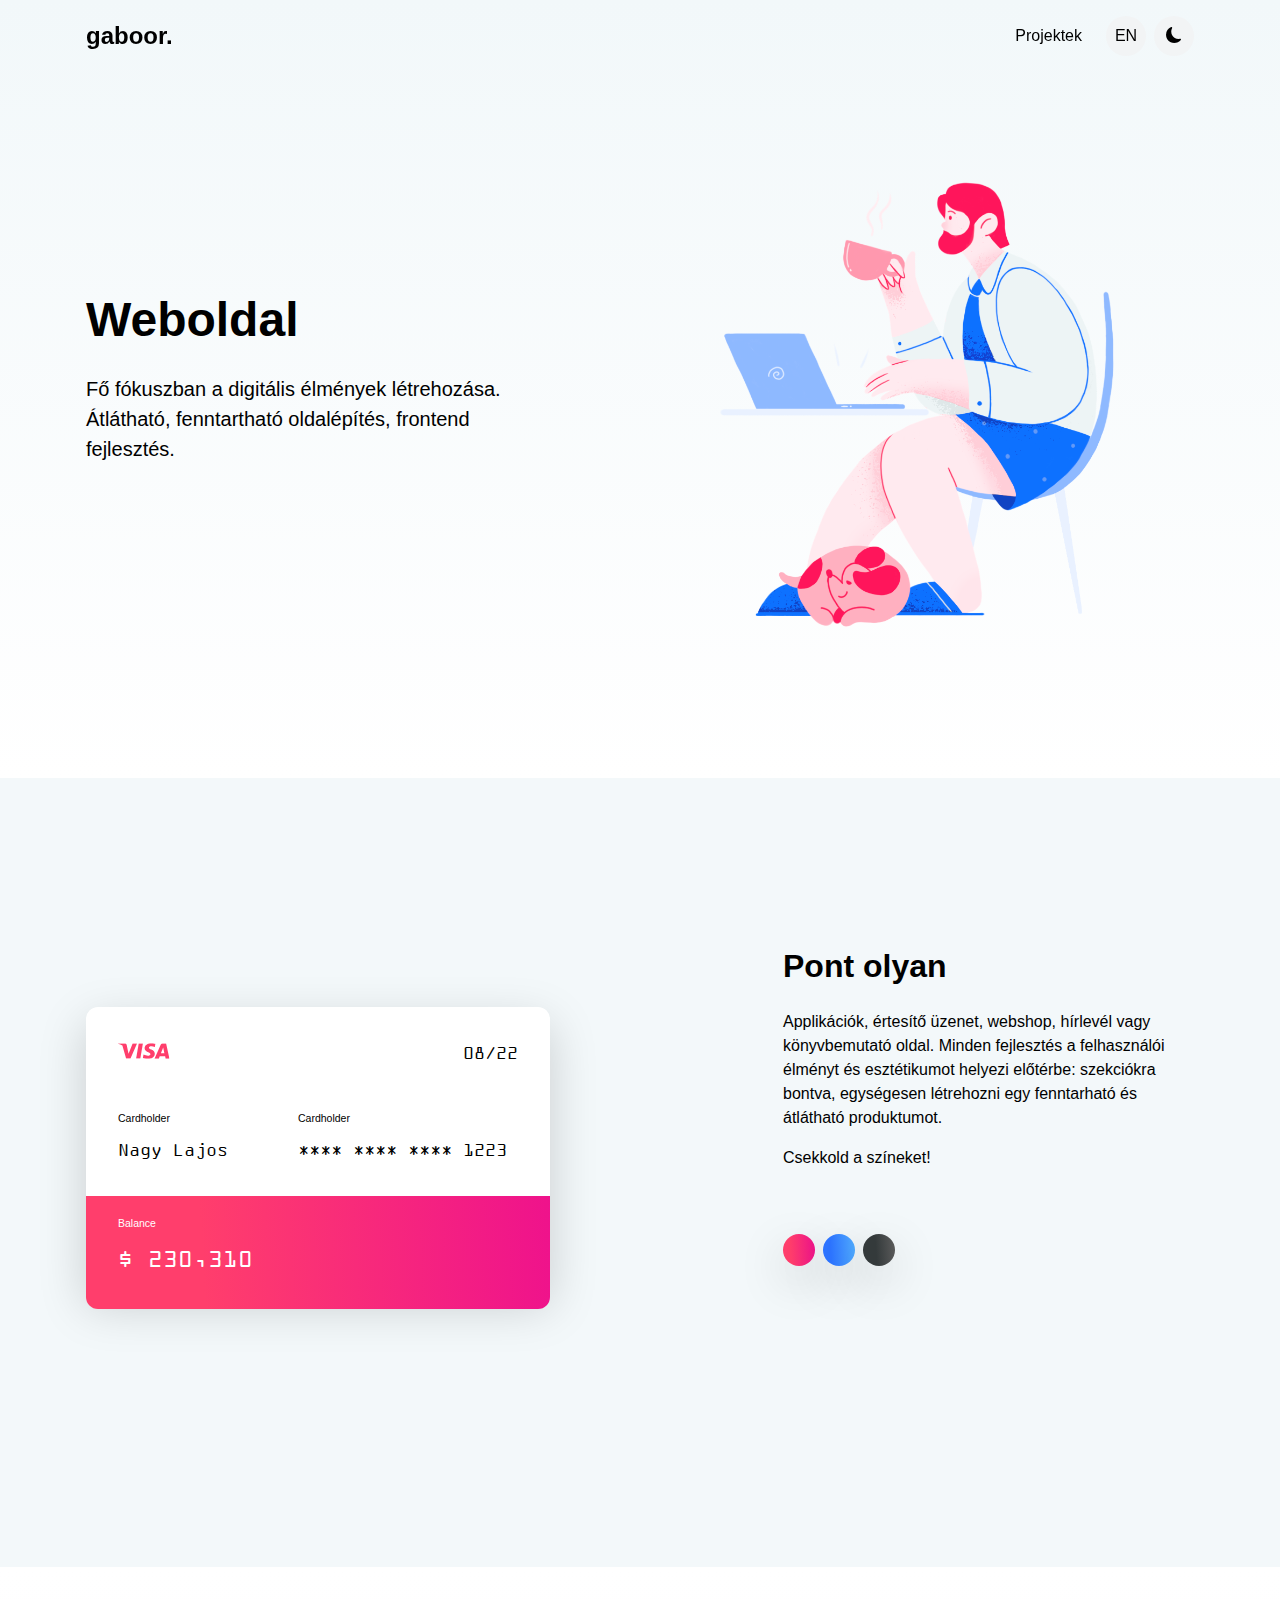
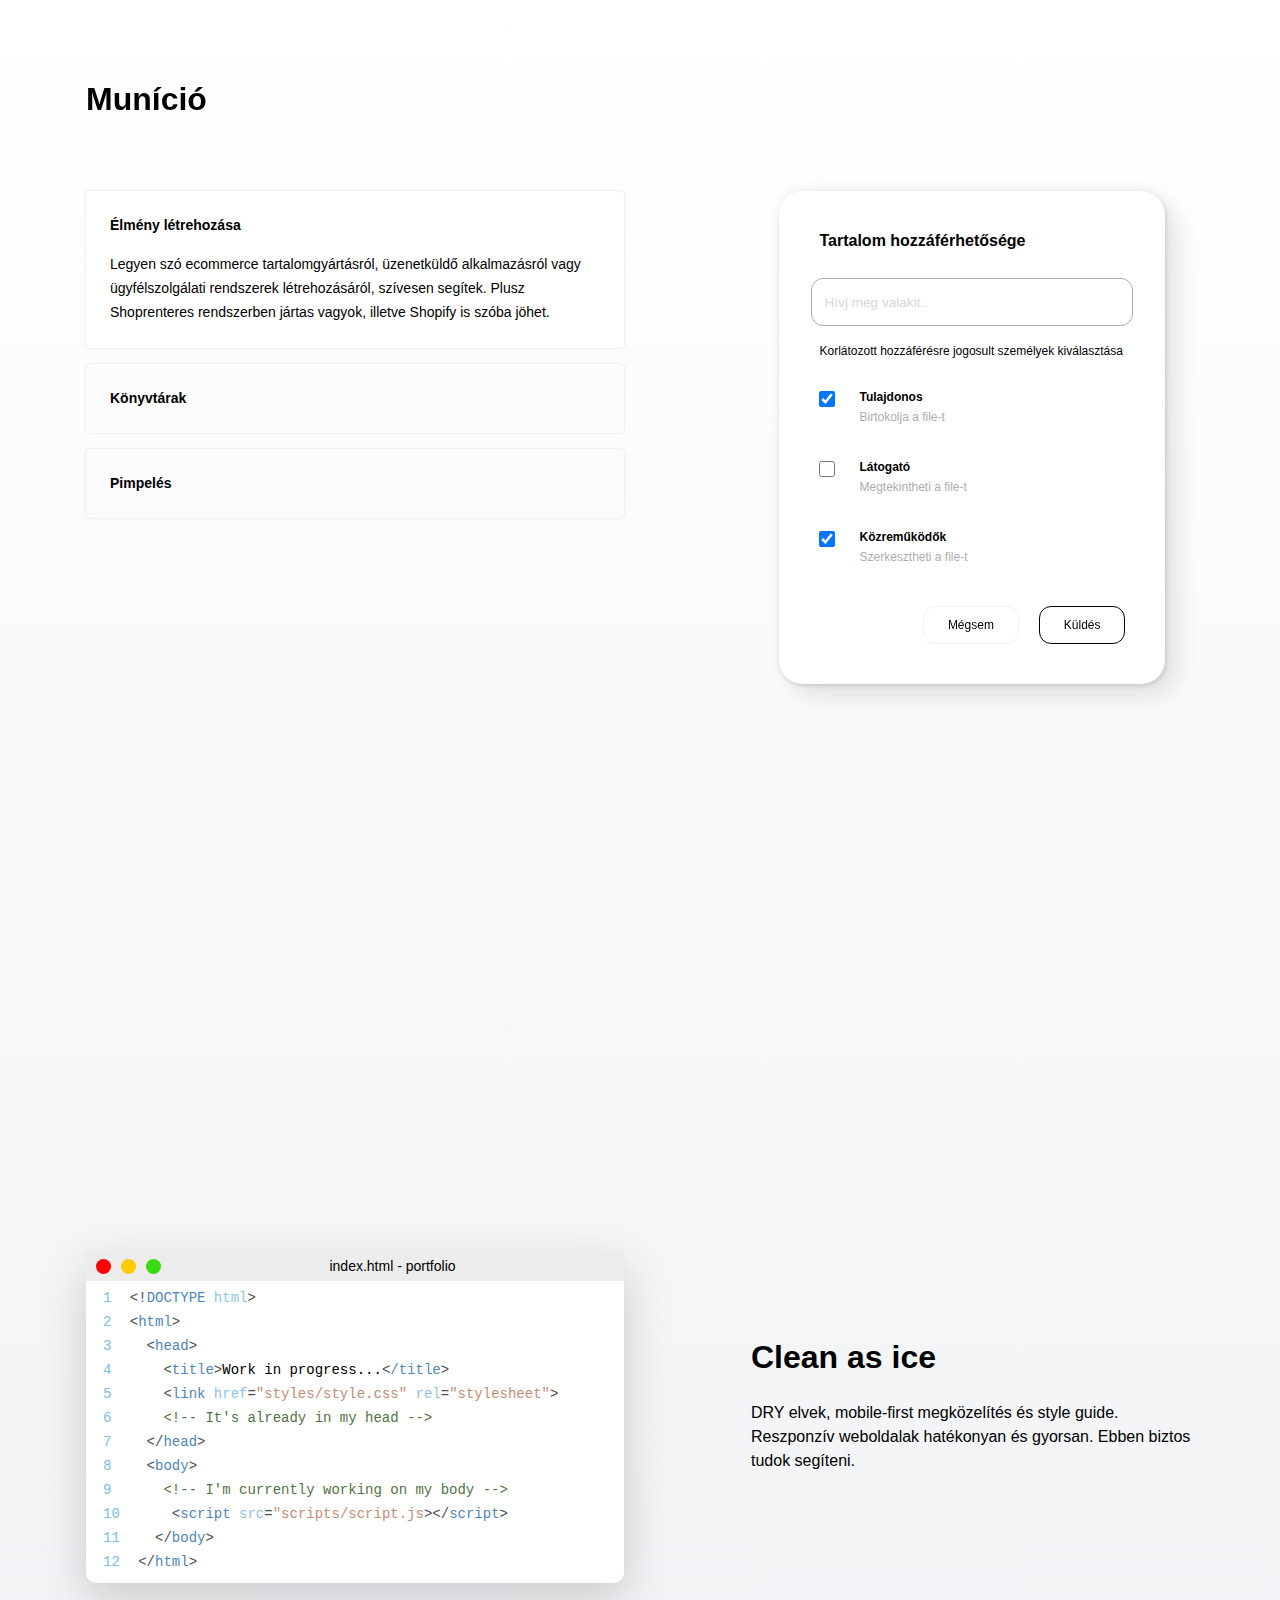
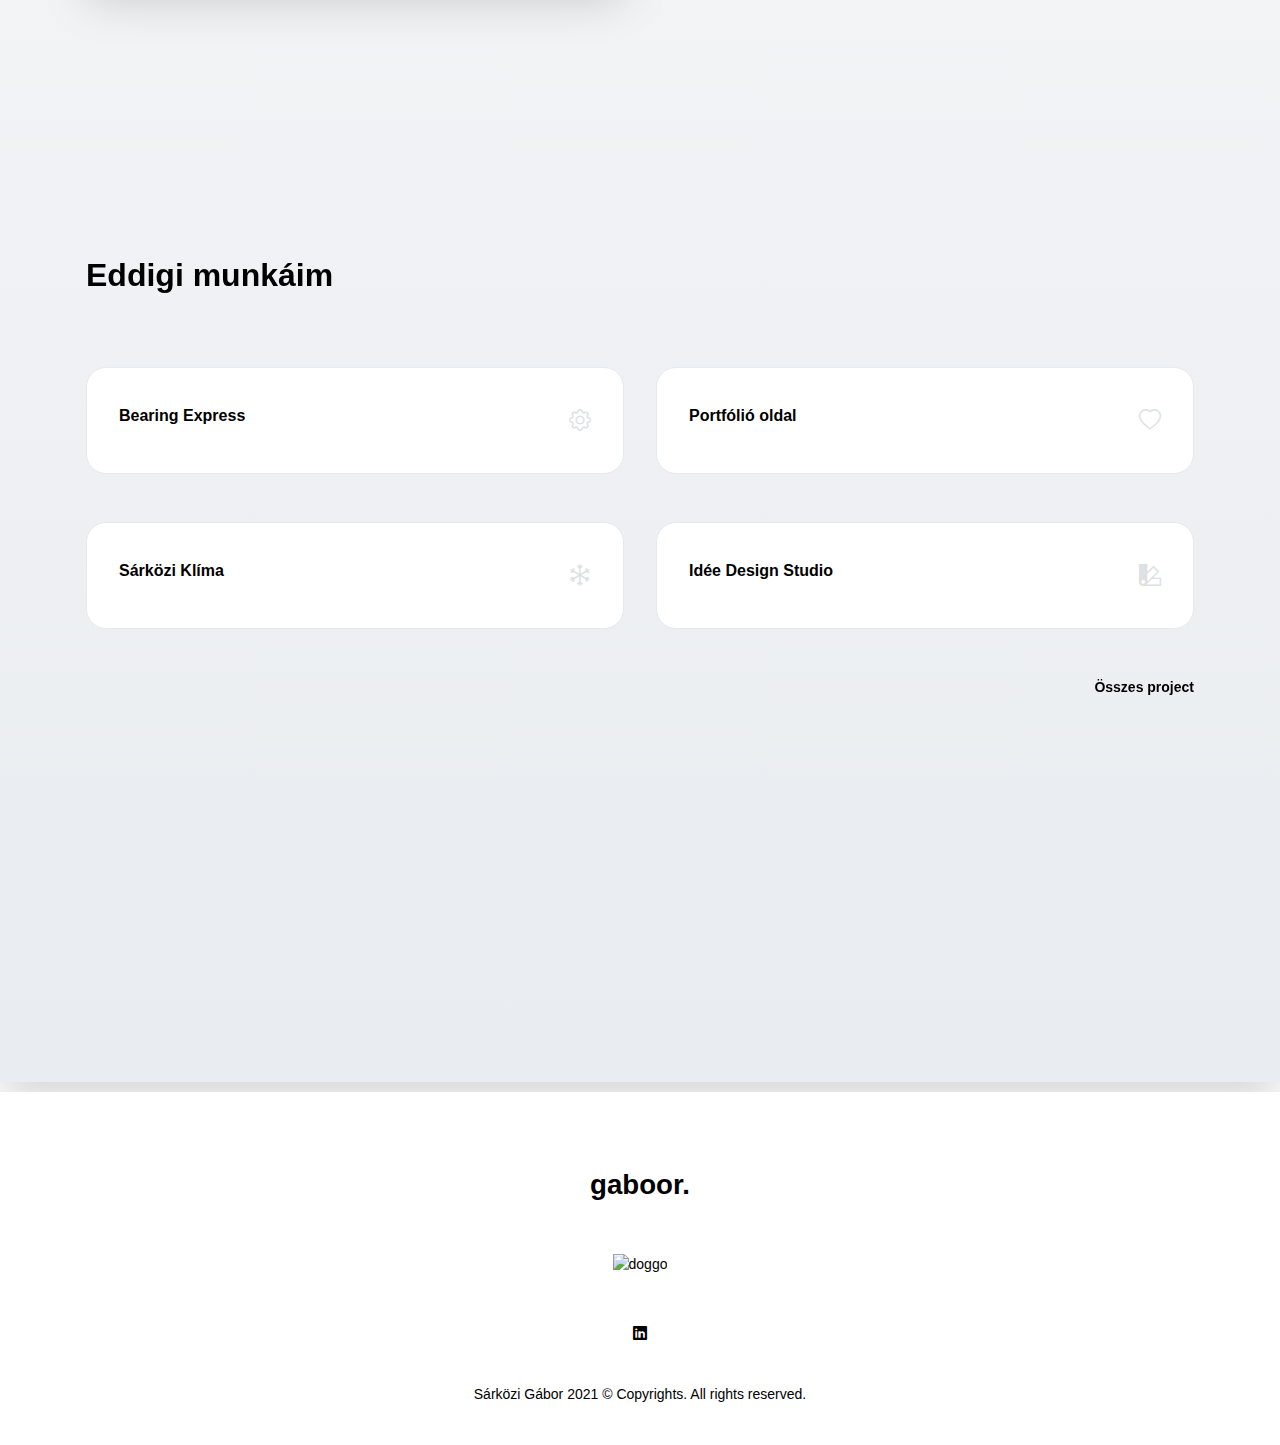
==== index.html @ 25693b78 "pic" ====
<!DOCTYPE html>
<html lang="hu" dir="ltr">

<head>
    <meta charset="utf-8">
    <meta http-equiv="X-UA-Compatible" content="IE=edge">
    <meta name="viewport" content="width=device-width, initial-scale=1">

    <title>Landing page</title>

    <!-- ===============================================-->
    <!--    Stylesheets-->
    <!-- ===============================================-->

    <link href="assets/css/main.css" rel="stylesheet" />
    <link href="assets/css/sections.css" rel="stylesheet">
    <link rel="stylesheet" type="text/css"
        href="https://pixinvent.com/stack-responsive-bootstrap-4-admin-template/app-assets/fonts/simple-line-icons/style.min.css">

    <!-- ===============================================-->
    <!--    Icons-->
    <!-- ===============================================-->

    <link rel="stylesheet" href="https://cdn.jsdelivr.net/npm/bootstrap-icons@1.5.0/font/bootstrap-icons.css">

    <!-- ===============================================-->
    <!--    Font family-->
    <!-- ===============================================-->

    <link
        href="https://api.fontshare.com/css?f[]=general-sans@200,201,300,301,400,401,500,501,600,601,700,701&display=swap"
        rel="stylesheet">


    <!-- ===============================================-->
    <!--    JavaScript Plugins-->
    <!-- ===============================================-->

    <script src="https://unpkg.com/typewriter-effect@latest/dist/core.js"></script>
    <script src="https://cdn.jsdelivr.net/npm/bootstrap@5.0.0-beta2/dist/js/bootstrap.bundle.min.js"
        crossorigin="anonymous"></script>

    <script src="https://code.jquery.com/jquery-3.5.1.min.js"></script>

    <!-- ===============================================-->
    <!--    Confetti JS Plugin-->
    <!-- ===============================================-->

    <script src="https://cdn.jsdelivr.net/npm/js-confetti@0.8.0/dist/js-confetti.browser.js"></script>

    <script>
        $(document).ready(function () {
            $(".show-toast").click(function () {
                $("#myToast").toast('show');
            });
        });
    </script>
</head>


<body class="light-theme">


    <!-- ===============================================-->
    <!--    Preload animation -->
    <!-- ===============================================-->

    <div class="preloader">
        <div class="dots-loader"></div>
    </div>

    <!-- ===============================================-->
    <!--    Main Content-->
    <!-- ===============================================-->
    <main class="main" id="top">
        <div class="tricky-wrapper">
            <div class="wrap">
                <!-- ============================================-->
                <!-- <section> begin ============================-->
                <div class="bg-gradient-sections">
                    <div class="d-none d-lg-block">
                        <nav class="navbar navbar-expand-lg navbar-light fixed-top py-3"
                            data-navbar-on-scroll="data-navbar-on-scroll">
                            <div class="container">
                                <a class="navbar-brand d-flex align-items-center fw-bold fs-2" href="index.html">
                                    <div class="logo-name">gaboor.</div>
                                </a>
                                <button class="navbar-toggler collapsed" type="button" data-bs-toggle="collapse"
                                    data-bs-target="#navbarSupportedContent" aria-controls="navbarSupportedContent"
                                    aria-expanded="false" aria-label="Toggle navigation"><span class="navbar-toggler-icon"></span>
                                </button>
                                <div class="collapse navbar-collapse border-lg-0 mt-4 mt-lg-0" id="navbarSupportedContent">
                                    <ul class="navbar-nav ms-auto pt-2 pt-lg-0">
                                        <li class="nav-item mr-3">
                                            <a class="nav-link fw-medium" href="projects.html">Projektek</a>
                                        </li>
                                        <li class="nav-item mr-2"><a
                                                class="nav-link fw-medium rounded-circle d-flex justify-content-center"
                                                href="en.html">EN</a></li>
                                        <li class="nav-item"><a
                                                class="nav-link fw-medium rounded-circle d-flex justify-content-center">
                                                <i id="themeIcon" class="bi bi-moon-fill"></i>
                                            </a>
                                        </li>
                                    </ul>
                                </div>
                            </div>
                        </nav>
                    </div>
            
            
                    <div class="d-block d-lg-none mobile-nav">
                        <span class="screen-darken"></span>
            
                        <nav class="navbar navbar-expand-lg navbar-light fixed-top py-3 navbar-mobile"
                            data-navbar-on-scroll="data-navbar-on-scroll">
                            <div class="container px-0">
                                <a class="navbar-brand d-flex align-items-center fw-bold fs-2" href="index.html">
                                    <div class="logo-name">gaboor. </div>
                                </a>
                                <div class="mobile-menu-squares-container">
                                    <button data-trigger="navbar_main" class="squares d-flex align-items-center" type="button">
                                        <div class="square"></div>
                                    </button>
                                </div>
            
                            </div>
                        </nav>
            
                        <nav id="navbar_main" class="mobile-offcanvas navbar navbar-expand-lg navbar-light py-3"
                            data-navbar-on-scroll="data-navbar-on-scroll">
                            <div class="container">
                                <div class="offcanvas-header">
                                    <button class="btn-close float-end squares" type="button">
                                        <div class="square"></div>
                                    </button>
                                </div>
                                <a class="navbar-brand d-flex align-items-center fw-bold fs-2" href="index.html">
                                    <div class="logo-name">Weboldal <span id="appLogoName"></span> </div>
                                </a>
            
                                <ul class="navbar-nav ms-auto pt-2 pt-lg-0">
                                    <li class="nav-item" data-anchor="data-anchor"><a class="nav-link fw-medium"
                                            href="/projects.html">Projektek</a></li>
            
                                    <li class="nav-item"><a class="nav-link fw-medium" href="en.html">EN</a></li>
                                    <li class="nav-item"><a class="nav-link fw-medium" href="#">
                                            <i id="themeIconPhone" class="bi bi-moon"></i>
                                        </a>
                                    </li>
            
                                </ul>
                            </div> <!-- container-fluid.// -->
                        </nav>
                    </div>
                    <section class="py-0" id="home">
                        <div class="bg-holder" style="background-position:bottom;background-size:cover;">
                        </div>
                        <!--/.bg-holder-->
                        <div class="container position-relative">
                            <div class="row align-items-center py-8">
                                <div class="col-md-6 col-lg-5 text-center text-md-start">
                                    <h1 class="mb-4 display-3 fw-bold lh-sm">Weboldal<br
                                            class="d-block d-lg-none d-xl-block" /><span id="appLogoNameTxt"></span>
                                    </h1>
                                    <p class="mt-3 mb-4 text-main mainTextSize">Fő fókuszban a digitális élmények
                                        létrehozása.<br class="d-none d-lg-block" />Átlátható, fenntartható oldalépítés,
                                        frontend fejlesztés.</p>
                                </div>
                                <div class="col-md-5 col-lg-6 offset-1 text-center text-md-end">

                                    <!-- Code Editor Layout -->

                                    <img class="img-fluid" src="assets/img/illustrations/gab_illu1.png" width="550" alt="">

                                </div>
                            </div>
                        </div>
                    </section>
                </div>
                <!-- <section> close ============================-->
                <!-- ============================================-->

                <!-- ============================================-->
                <!-- <section> begin ============================-->
                <section class="first-theme" id="switchSection">
                    <div class="container switch--theme--container">
                        <div class="row align-items-center mb-6">
                            <div class="col-md-5 col-lg-6">
                                <div class="card card-credit-card mt-3">

                                    <div class="credit-card-top">
                                        <div class="row d-flex justify-content-between">
                                            <div class="col-6">
                                                <img class="credit-card-logo" src="assets/img/illustrations/visa_p.svg"
                                                    alt="visa_logo">
                                            </div>
                                            <div class="col-6">
                                                <p class="credit-card-data text-end">08/22</p>
                                            </div>
                                        </div>

                                        <div class="row mt-4 mb-0 d-flex">
                                            <div class="col-5">
                                                <small>Cardholder</small>
                                            </div>
                                            <div class="col-7">
                                                <small>Cardholder</small>
                                            </div>
                                        </div>
                                        <div class="row mt-2 mb-0 d-flex">
                                            <div class="col-5">
                                                <p class="credit-card-data">Nagy Lajos</p>
                                            </div>
                                            <div class="col-7">
                                                <p class="credit-card-data">**** **** **** 1223</p>
                                            </div>
                                        </div>
                                    </div>

                                    <div class="credit-card-bottom">
                                        <div class="row mb-0">
                                            <div class="col-12">
                                                <small>Balance</small>
                                            </div>
                                        </div>
                                        <div class="row mt-2 mb-0">
                                            <div class="col-12">
                                                <p class="credit-card-balance mb-0">$ 230,310</p>
                                            </div>
                                        </div>
                                    </div>


                                </div>
                            </div>
                            <div class="col-md-6 col-lg-5 offset-lg-1 py-5 ps-5">
                                <h1 class="mb-4 display-4 fw-bold lh-sm">Pont olyan</h1>
                                <p class="mb-0 credit-card-text">Applikációk, értesítő üzenet, webshop, hírlevél vagy
                                    könyvbemutató
                                    oldal. Minden
                                    fejlesztés a felhasználói élményt és esztétikumot helyezi előtérbe: szekciókra
                                    bontva, egységesen létrehozni egy fenntarható és átlátható produktumot.
                                </p>
                                <p class="mt-3 credit-card-text">Csekkold a színeket!</p>
                                <div class="py-5">
                                    <div class="theme-switches">
                                        <ul class="d-flex p-0 switch-btns">
                                            <li class="switch-btn">
                                                <button id="first-theme" href="#"></button>
                                            </li>
                                            <li class="switch-btn">
                                                <button id="second-theme" href="#"></button>
                                            </li>
                                            <li class="switch-btn">
                                                <button id="third-theme" href="#"></button>
                                            </li>
                                        </ul>
                                    </div>
                                </div>
                            </div>
                        </div>
                    </div>
                    <!-- end of .container-->

                </section>
                <!-- <section> close ============================-->
                <!-- ============================================-->

                <!-- Second Gradient Background -->
                <div class="wrap--gradient">

                <!-- ============================================-->
                <!-- <section> begin ============================-->
                <section class="py-5">

                        <div class="container">
                            <div class="row align-items-center mt-6">
                                <div class="col-12">
                                    <div class="pb-5">
                                        <h1 class="mb-4 display-4 fw-bold lh-sm">Muníció</h1>
                                    </div>

                                </div>
                            </div>
                            <div class="row mb-6 vh-100">
                                <div class="col-md-5 col-lg-6">
                                    <div class="nav flex-column nav-pills nav-pills-custom accordion-nav"
                                        id="v-pills-tab" role="tablist" aria-orientation="vertical">

                                        <a class="nav-link mb-3 active" id="v-pills-home-tab" data-toggle="pill"
                                            href="#v-pills-home" role="tab" aria-controls="v-pills-home"
                                            aria-selected="true">
                                            <span class="accordion--head">Élmény létrehozása</span>
                                            <span id="homeTabPanel">
                                                <p class="accordion--content">Legyen szó ecommerce tartalomgyártásról,
                                                    üzenetküldő
                                                    alkalmazásról vagy ügyfélszolgálati rendszerek létrehozásáról,
                                                    szívesen
                                                    segítek. Plusz Shoprenteres rendszerben jártas vagyok, illetve
                                                    Shopify
                                                    is szóba jöhet.
                                                </p>
                                            </span>
                                        </a>




                                        <a class="nav-link mb-3" id="v-pills-profile-tab" data-toggle="pill"
                                            href="#v-pills-profile" role="tab" aria-controls="v-pills-profile"
                                            aria-selected="false">
                                            <span class="accordion--head">Könyvtárak</span>
                                            <span class="d-none" id="profileTabPanel">
                                                <p class="accordion--content">Bootstrap, Bulma, Tailwind. Szívesen
                                                    használom őket és
                                                    szívesen dolgozok akár Elementorral, Wordpressel
                                                    ha erre van szükség. Mindig jó, ha újat tanul az ember.
                                                </p>
                                            </span>
                                        </a>




                                        <a class="nav-link mb-3" id="v-pills-messages-tab" data-toggle="pill"
                                            href="#v-pills-messages" role="tab" aria-controls="v-pills-messages"
                                            aria-selected="false">
                                            <span class="accordion--head">Pimpelés</span>
                                            <span class="d-none" id="messagesTabPanel">
                                                <p class="accordion--content">Alapvető ismeretekkel rendelkezem HTML5,
                                                    CSS, CSS3, GIt
                                                    verziókezelés
                                                    Figma, Trello és Javascript terén. Jelenleg tanulom a Javascriptet
                                                    mélyebben, ezek után
                                                    pedig Reactet veszem gorcső alá.

                                                </p>

                                                <p class="accordion--content">Nyomd a gombot és segítsd pimpelni a
                                                    tudásom.</p>
                                            </span>
                                        </a>





                                    </div>
                                </div>
                                <div class="col-md-6 col-lg-5 offset-lg-1">
                                    <div class="tab-content" id="v-pills-tabContent">
                                        <div class="tab-pane fade rounded show active" id="v-pills-home" role="tabpanel"
                                            aria-labelledby="v-pills-home-tab">

                                            <!-- Settings box -->

                                            <div class="card settings-box">
                                                <div class="header pb-1 settings-box--padding">
                                                    <div class="d-flex align-items-center">
                                                        <div class="h5 settings-box--header">Tartalom hozzáférhetősége
                                                        </div>
                                                    </div>
                                                </div>
                                                <div class="form-inline d-flex mb-3">
                                                    <input type="text" class="settings-box--input"
                                                        placeholder="Hívj meg valakit..">
                                                </div>
                                                <div class="settings-box--content settings-box--padding pt-0">
                                                    <p class="settings-box--muted">Korlátozott hozzáférésre jogosult
                                                        személyek kiválasztása</p>
                                                    <div class="d-flex flex-column justify-content-center">
                                                        <div class="row">
                                                            <div class="col-8 d-flex">
                                                                <div class="pr-2"> <input class="input-checkbox"
                                                                        type="checkbox" checked> </div>
                                                                <div
                                                                    class="d-flex flex-column my-0 mx-3 setting-box--text-main">
                                                                    <b>Tulajdonos</b>
                                                                    <p class="setting-box--text-muted">Birtokolja a
                                                                        file-t
                                                                    </p>
                                                                </div>
                                                            </div>
                                                        </div>
                                                        <div class="d-flex align-items-start py-3">
                                                            <div class="pr-2"> <input class="input-checkbox"
                                                                    type="checkbox"> </div>
                                                            <div
                                                                class="d-flex flex-column my-0 mx-3 setting-box--text-main">
                                                                <b>Látogató</b>
                                                                <p class="setting-box--text-muted">Megtekintheti a
                                                                    file-t</p>
                                                            </div>
                                                        </div>
                                                        <div class="row">
                                                            <div class="col-8 d-flex">
                                                                <div class="pr-2"> <input class="input-checkbox"
                                                                        type="checkbox" checked> </div>
                                                                <div
                                                                    class="d-flex flex-column my-0 mx-3 setting-box--text-main">
                                                                    <b>Közreműködők</b>
                                                                    <p class="setting-box--text-muted">Szerkesztheti a
                                                                        file-t
                                                                    </p>
                                                                </div>
                                                            </div>
                                                        </div>
                                                    </div>
                                                    <div class="d-flex align-items-center justify-content-center pt-4">
                                                        <div class="col-12 text-end">
                                                            <button class="btn btn--cancel">Mégsem</button>
                                                            <button type="button"
                                                                class="btn btn--show-toast">Küldés</button>

                                                        </div>

                                                    </div>
                                                </div>
                                            </div>

                                        </div>

                                        <div class="tab-pane fade rounded" id="v-pills-profile" role="tabpanel"
                                            aria-labelledby="v-pills-profile-tab">

                                            <!-- Vertical timeline -->
                                            <div class="main-card mb-3 card steps-card">
                                                <div class="card-body steps--card">
                                                    <div class="row mb-3">
                                                        <h5 class="track-title secondaryTextSize">Track Order</h5>
                                                    </div>
                                                    <div class="row">
                                                        <p class="mb-1 subTextInfo">Wednesday, 12 September 2021</p>
                                                    </div>
                                                    <div class="row">
                                                        <div class="col-6 subTextInfo d-flex align-items-center"><strong
                                                                class="mr-1">Order ID:</strong> 5-30-222</div>
                                                        <div class="col-6 text-end secondaryTextSize "><strong
                                                                class="mr-1 subTextInfo">Amount:</strong> €59.00</div>
                                                    </div>
                                                    <div class="row steps-container">
                                                        <div class="step">
                                                            <div>
                                                                <div class="circle"></div>
                                                            </div>
                                                            <div class="row row-step">
                                                                <div class="col-8 step--data">
                                                                    <div class="step--title">Ready to Pickup</div>
                                                                    <div class="caption">Order#222 from Foodie.</div>
                                                                </div>
                                                                <div class="col-4 text-end">
                                                                    <div class="step--date">soon</div>
                                                                </div>

                                                            </div>
                                                        </div>
                                                        <div class="step step-active">
                                                            <div>
                                                                <div class="circle"></div>
                                                            </div>
                                                            <div class="row row-step">
                                                                <div class="col-8 step--data">
                                                                    <div class="step--title">Order Processed</div>
                                                                    <div class="caption">We are preparing your order.
                                                                    </div>
                                                                </div>
                                                                <div class="col-4 text-end">
                                                                    <div class="step--date">14:39</div>
                                                                </div>

                                                            </div>
                                                        </div>
                                                        <div class="step">
                                                            <div>
                                                                <div class="circle"><i class="bi bi-check"></i></div>
                                                            </div>
                                                            <div class="row row-step">
                                                                <div class="col-8 step--data">
                                                                    <div class="step--title">Payment Confirmed</div>
                                                                    <div class="caption">Awaiting confirmation.</div>
                                                                </div>
                                                                <div class="col-4 text-end">
                                                                    <div class="step--date">14:35</div>
                                                                </div>

                                                            </div>
                                                        </div>
                                                        <div class="step">
                                                            <div>
                                                                <div class="circle"><i class="bi bi-check"></i></div>
                                                            </div>
                                                            <div class="row row-step">
                                                                <div class="col-8 step--data">
                                                                    <div class="step--title">Order Placed</div>
                                                                    <div class="caption">We have received your order.
                                                                    </div>
                                                                </div>
                                                                <div class="col-4 text-end">
                                                                    <div class="step--date">14:34</div>
                                                                </div>

                                                            </div>
                                                        </div>
                                                    </div>
                                                </div>
                                            </div>


                                        </div>

                                        <div class="tab-pane fade rounded" id="v-pills-messages" role="tabpanel"
                                            aria-labelledby="v-pills-messages-tab">

                                            <!-- Fake-toasts -->
                                            <div class="fake-toast-container">



                                                <div class="fake-toast fade show mb-5" role="alert"
                                                    aria-live="assertive" aria-atomic="true">
                                                    <div class="fake-toast-header">
                                                        <strong class="me-auto">HTML, Git, Codepan</strong>
                                                    </div>
                                                    <div class="fake-toast-body">
                                                        <div class="bar-container">
                                                            <div class="bar-success" id="barOne"></div>
                                                        </div>
                                                    </div>
                                                </div>
                                                <div class="fake-toast fade show mb-5" role="alert"
                                                    aria-live="assertive" aria-atomic="true">
                                                    <div class="fake-toast-header">
                                                        <strong class="me-auto">CSS, CSS3, Bootsrap</strong>
                                                    </div>
                                                    <div class="fake-toast-body">
                                                        <div class="bar-container">
                                                            <div class="bar-success" id="barOne"></div>
                                                        </div>
                                                    </div>
                                                </div>
                                            </div>
                                            <div class="fake-toast fake-toast--pimp fade show mb-5" role="alert"
                                                aria-live="assertive" aria-atomic="true">
                                                <div class="fake-toast-header">
                                                    <strong class="me-auto">Javascript, React</strong>
                                                </div>
                                                <div class="fake-toast-body">
                                                    <div class="bar-container">
                                                        <div class="bar" id="bar"></div>
                                                    </div>
                                                    <div class="d-flex justify-content-between align-items-center">
                                                        <button class="btn btn-push" type="button"
                                                            id="btnProgress">Pimpelés</button>
                                                        <span class="text" id="textProgress">Javascript alapok</span>
                                                    </div>

                                                </div>
                                            </div>





                                        </div>

                                    </div>
                                </div>
                            </div>
                        </div>

                        <!-- end of .container-->
                </section>
                <!-- <section> close ============================-->
                <!-- ============================================-->

                <!-- ============================================-->
                <!-- <section> begin ============================-->
                <section class="py-5" id="tester">
                        <div class="bg-holder" style="background-position:bottom;background-size:cover;">
                        </div>
                        <!--/.bg-holder-->
                        <div class="container position-relative">
                            <div class="row align-items-center">
                                <div class="col-md-5 col-lg-6 text-center text-md-end">

                                    <!-- Code Editor Layout -->

                                    <div class="window-editor-layout">
                                        <div class="window-top">
                                            <div class="window__controls">
                                                <span></span>
                                                <span></span>
                                                <span></span>
                                            </div>
                                            <div class="window__title">index.html - portfolio</div>
                                        </div>
                                        <div class="window-main">
                                            <ol>
                                                <li>&lt;!<span class="tag">DOCTYPE </span><span class="attr">
                                                        html</span>&gt;
                                                </li>
                                                <li>&lt;<span class="tag">html</span>&gt;</li>

                                                <li>&nbsp;&nbsp;&lt;<span class="tag">head</span>&gt;</li>
                                                <li>&nbsp;&nbsp;&nbsp;&nbsp;&lt;<span class="tag">title</span>&gt;<span
                                                        id="appTextEditor" class="text">Work in
                                                        progress...</span>&lt;<span class="tag">/title</span>&gt;
                                                <li>&nbsp;&nbsp;&nbsp;&nbsp;&lt;<span class="tag">link</span> <span
                                                        class="attr">href</span>=<span
                                                        class="val">"styles/style.css"</span>
                                                    <span class="attr">rel</span>=<span
                                                        class="val">"stylesheet"</span>&gt;
                                                </li>
                                                <li>&nbsp;&nbsp;&nbsp;&nbsp;<span class="comment">&lt;!-- It's already
                                                        in my
                                                        head
                                                        --&gt;</span></li>
                                                <li>&nbsp;&nbsp;&lt;/<span class="tag">head</span>&gt;</li>
                                                <li>&nbsp;&nbsp;&lt;<span class="tag">body</span>&gt;</li>
                                                <li>&nbsp;&nbsp;&nbsp;&nbsp;<span class="comment">&lt;!-- I'm currently
                                                        working
                                                        on
                                                        my body --&gt;</span></li>
                                                <li>&nbsp;&nbsp;&nbsp;&nbsp;&lt;<span class="tag">script</span> <span
                                                        class="attr">src</span>=<span
                                                        class="val">"scripts/script.js</span>&gt;&lt;/<span
                                                        class="tag">script</span>&gt; </li>
                                                <li>&nbsp;&nbsp;&lt;/<span class="tag">body</span>&gt;</li>
                                                <li>&lt;/<span class="tag">html</span>&gt;</li>
                                            </ol>
                                        </div>
                                    </div>

                                </div>
                                <div class="col-md-6 col-lg-5 offset-1 text-center text-md-start">
                                    <h1 class="mb-4 display-4 fw-bold lh-sm">Clean as ice<br
                                            class="d-block d-lg-none d-xl-block" /></h1>
                                    <p class="mt-3 mb-4 code-editor-description">DRY elvek, mobile-first megközelítés és
                                        style guide. Reszponzív weboldalak hatékonyan és gyorsan. Ebben biztos tudok segíteni.
                                </div>
                            </div>
                        </div>
                </section>
                <!-- <section> close ============================-->
                <!-- ============================================-->

                <!-- ============================================-->
                <!-- <section> begin ============================-->
                <section class="project-section">

                        <div class="container">
                            <div class="row align-items-center mt-6">
                                <div class="col-12">
                                    <div class="pb-5">
                                        <h1 class="mb-4 display-4 fw-bold lh-sm">Eddigi munkáim</h1>
                                    </div>

                                </div>
                            </div>
                            <div class="row align-items-center">
                                <div class="col-6">
                                    <a href="#" class="project-card">
                                        <div class="d-flex justify-content-between">
                                            <h5 class="fw-bold lh-base mb-0">Bearing Express</h5>
                                            <i class="bi bi-gear project-icon"></i>
                                        </div>
                                    </a>
                                </div>
                                <div class="col-6">
                                    <a href="#" class="project-card">
                                        <div class="d-flex justify-content-between">
                                            <h5 class="fw-bold lh-base mb-0">Portfólió oldal</h5>
                                            <i class="bi bi-heart project-icon"></i>
                                        </div>
                                    </a>
                                </div>
                                <div class="col-6">
                                    <a href="#" class="project-card">
                                        <div class="d-flex justify-content-between">
                                            <h5 class="fw-bold lh-base mb-0">Sárközi Klíma</h5>
                                            <i class="bi bi-snow project-icon"></i>
                                        </div>
                                    </a>
                                </div>
                                <div class="col-6">
                                    <a href="#" class="project-card">
                                        <div class="d-flex justify-content-between">
                                            <h5 class="fw-bold lh-base mb-0">Idée Design Studio</h5>
                                            <i class="bi bi-palette2 project-icon"></i>
                                        </div>
                                    </a>
                                </div>

                            </div>
                            <div class="row align-items-center mb-6">
                                <div class="col-12 d-flex justify-content-end">
                                    <a href="projects.html" class="fw-bold lh-base">Összes project</a>
                                </div>
                            </div>
                        </div>
                </section>

                </div>

            </div>

            <!-- end of .container-->

            <!-- <section> close ============================-->
            <!-- ============================================-->

        </div>

        <!-- ============================================
                            Footer
        ==============================================-->
        
        <footer class="w-100 py-4 flex-shrink-0">
            <div class="container pt-5">
                <div class="row justify-content-center mb-3">
                    <div class="col-md-12 text-center">
                        <h3 class="fw-bold lh-base">gaboor.</h3>
                    </div>
                </div>
                <div class="row justify-content-center py-4">
                    <div class="col-md-12 text-center">
                        <img src="assets/img/illustrations/doggo.png" alt="doggo">
                    </div>
                </div>
                <div class="row justify-content-center py-4">
                    <div class="col-md-12 text-center">
                        <a href="https://www.linkedin.com/in/s%C3%A1rk%C3%B6zig%C3%A1bor/" target="_blank">
                            <i class="bi bi-linkedin footer-icon"></i>
                        </a>    
                    </div>
                </div>
                <div class="row mt-3">
                    <div class="col-md-12 text-center">
                        <p class="copyright">
                            Sárközi Gábor 2021 © Copyrights. All rights reserved.
                        </p>
                    </div>
                </div>
            </div>
        </footer>

        <!-- ===============================================-->
        <!--    Toasts-->
        <!-- ===============================================-->

        <div id="myToast" class="toast fade mb-5" role="alert" aria-live="assertive" aria-atomic="true"
            style="position: fixed; right: 1rem; bottom: 1rem; width: 400px;">
            <div class="toast-header">
                <span class="circle-status"></span>

                <strong class="me-auto">Linda like your photo</strong>
                <small class="text-muted">just now</small>
                <button type="button" class="btn-close" data-bs-dismiss="toast" aria-label="Close"></button>
            </div>
            <div class="toast-body">
                See? Just like this.
            </div>
        </div>

        <div class="toast mt-5" id="fakeInviteToast" data-delay="10000" role="alert" aria-live="assertive"
            aria-atomic="true" style="position: fixed; bottom: 1rem; right: 1rem;">
            <div class="toast-header">
                <img src="..." class="rounded me-2" alt="...">
                <strong class="me-auto">Bootstrap</strong>
                <small>11 mins ago</small>
                <button type="button" class="btn-close" data-bs-dismiss="toast" aria-label="Close"></button>
            </div>
            <div class="toast-body">
                Hello, world! This is a toast message.
            </div>
        </div>


        <!-- ===============================================-->
        <!--    Cookies-->
        <!-- ===============================================-->




        <div id="cookieToast" class="toast mt-5 cookiealert toast-cookie" data-delay="10000" role="alert"
            aria-live="assertive" aria-atomic="true">
            <div class="toast-body">
                <div class="row">
                    <button type="button" class="close acceptcookies" data-bs-dismiss="toast" aria-label="Close"><i
                            class="bi bi-x"></i></button>
                    <div class="col-2 pr-2 d-flex justify-content-center">
                        <img class="toast-icon" src="assets/img/illustrations/cookie.svg" alt="toast-icon">
                    </div>
                    <div class="col-10 pl-0">
                        <p class="toast-head"><strong>Ennél valamit?</strong></p>
                        <p">Rossz hírem van, ezen az oldalon nem találsz sütiket.</p>

                    </div>
                </div>
            </div>
        </div>



    </main>
    <!-- ===============================================-->
    <!--    End of Main Content-->
    <!-- ===============================================-->


    <!-- ===============================================-->
    <!--    JavaScripts-->
    <!-- ===============================================-->


    <!-- ===============================================-->
    <!--    Cookies JS-->
    <!-- ===============================================-->
    <script src="https://cdn.jsdelivr.net/gh/Wruczek/Bootstrap-Cookie-Alert@gh-pages/cookiealert.js"></script>




    <script src="https://code.jquery.com/jquery-3.3.1.slim.min.js"
        integrity="sha384-q8i/X+965DzO0rT7abK41JStQIAqVgRVzpbzo5smXKp4YfRvH+8abtTE1Pi6jizo"
        crossorigin="anonymous"></script>
    <script src="https://cdnjs.cloudflare.com/ajax/libs/popper.js/1.14.7/umd/popper.min.js"
        integrity="sha384-UO2eT0CpHqdSJQ6hJty5KVphtPhzWj9WO1clHTMGa3JDZwrnQq4sF86dIHNDz0W1"
        crossorigin="anonymous"></script>
    <script src="https://stackpath.bootstrapcdn.com/bootstrap/4.3.1/js/bootstrap.min.js"
        integrity="sha384-JjSmVgyd0p3pXB1rRibZUAYoIIy6OrQ6VrjIEaFf/nJGzIxFDsf4x0xIM+B07jRM"
        crossorigin="anonymous"></script>
    <script src="https://polyfill.io/v3/polyfill.min.js?features=window.scroll"></script>
    <script src="assets/js/accordion.js"></script>




    <script src="assets/js/main.js"></script>
    <!--     <script src="assets/js/sections.js"></script> -->
    <script src="assets/js/logoTypeWrite.js"></script>




    <link
        href="https://fonts.googleapis.com/css2?family=Poppins:ital,wght@0,200;0,300;0,400;0,500;0,600;0,700;0,800;0,900;1,200;1,300;1,400&amp;display=swap"
        rel="stylesheet">
</body>

</html>
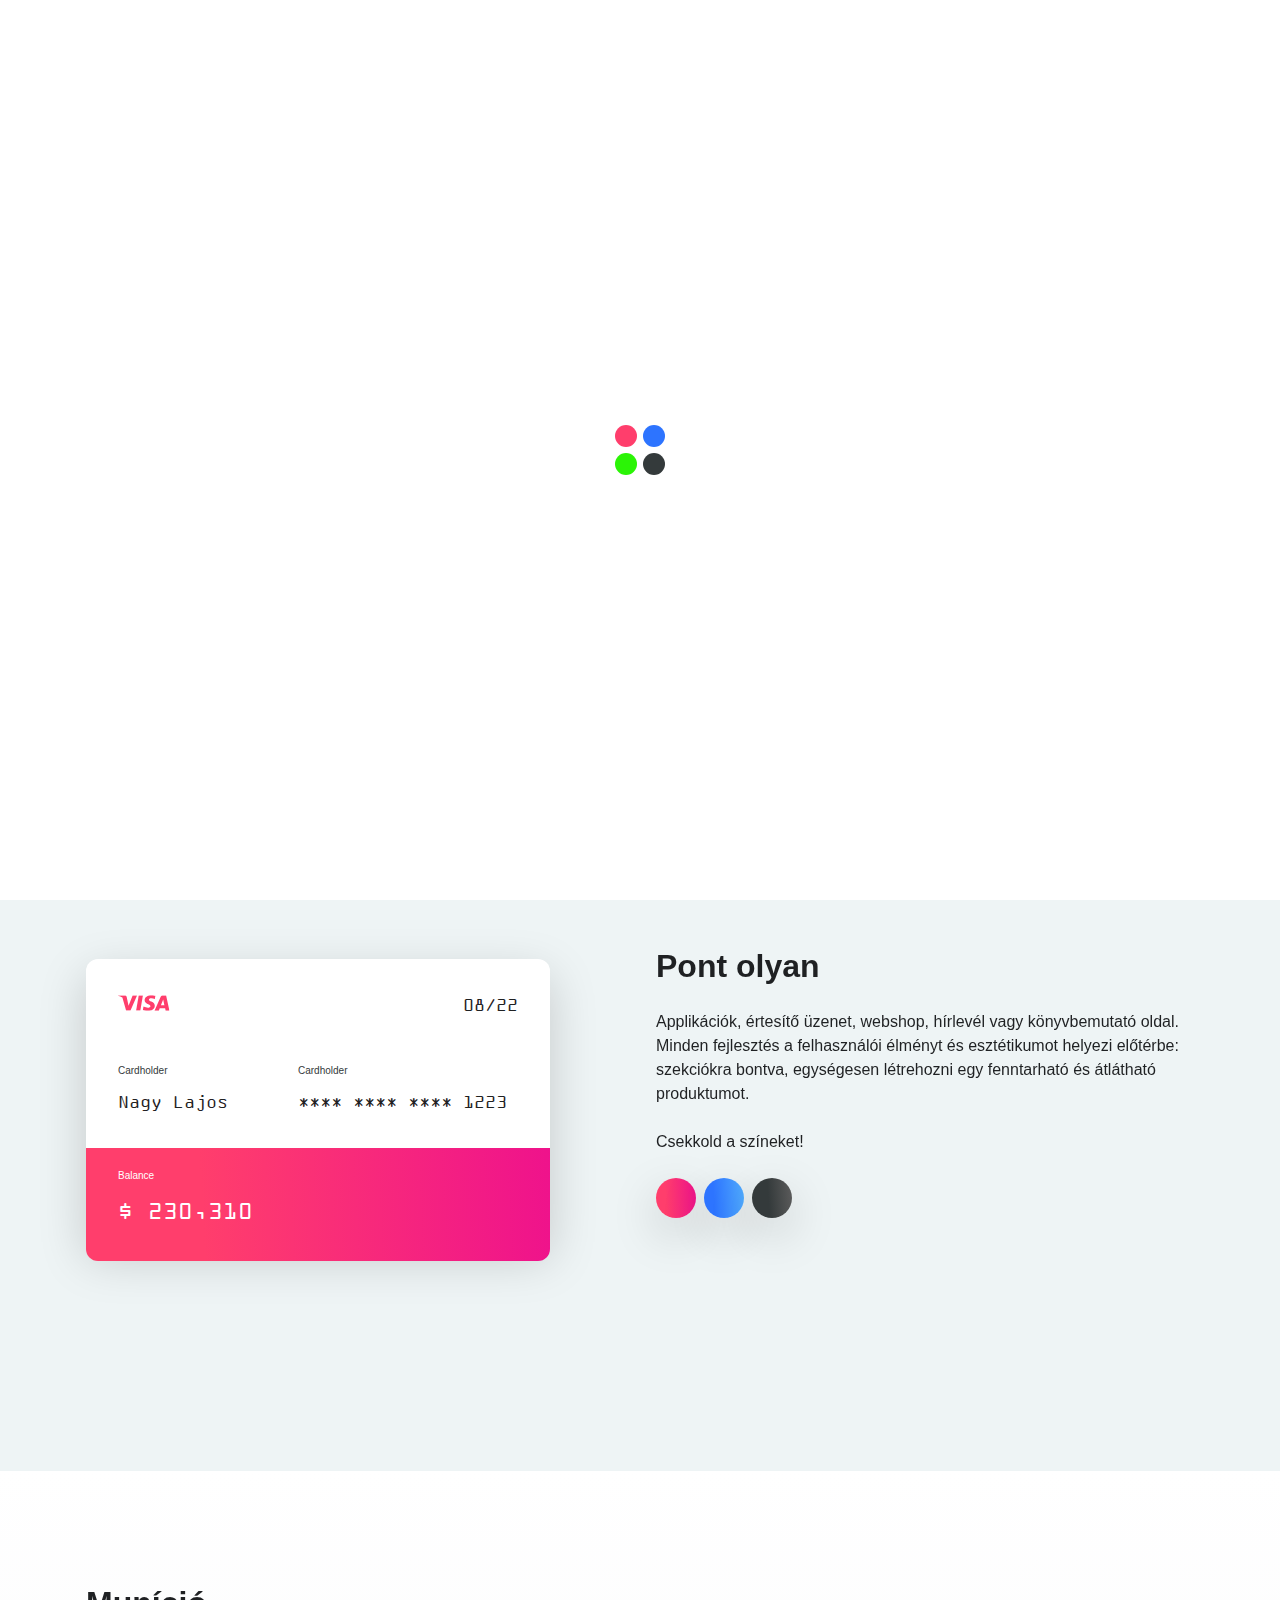
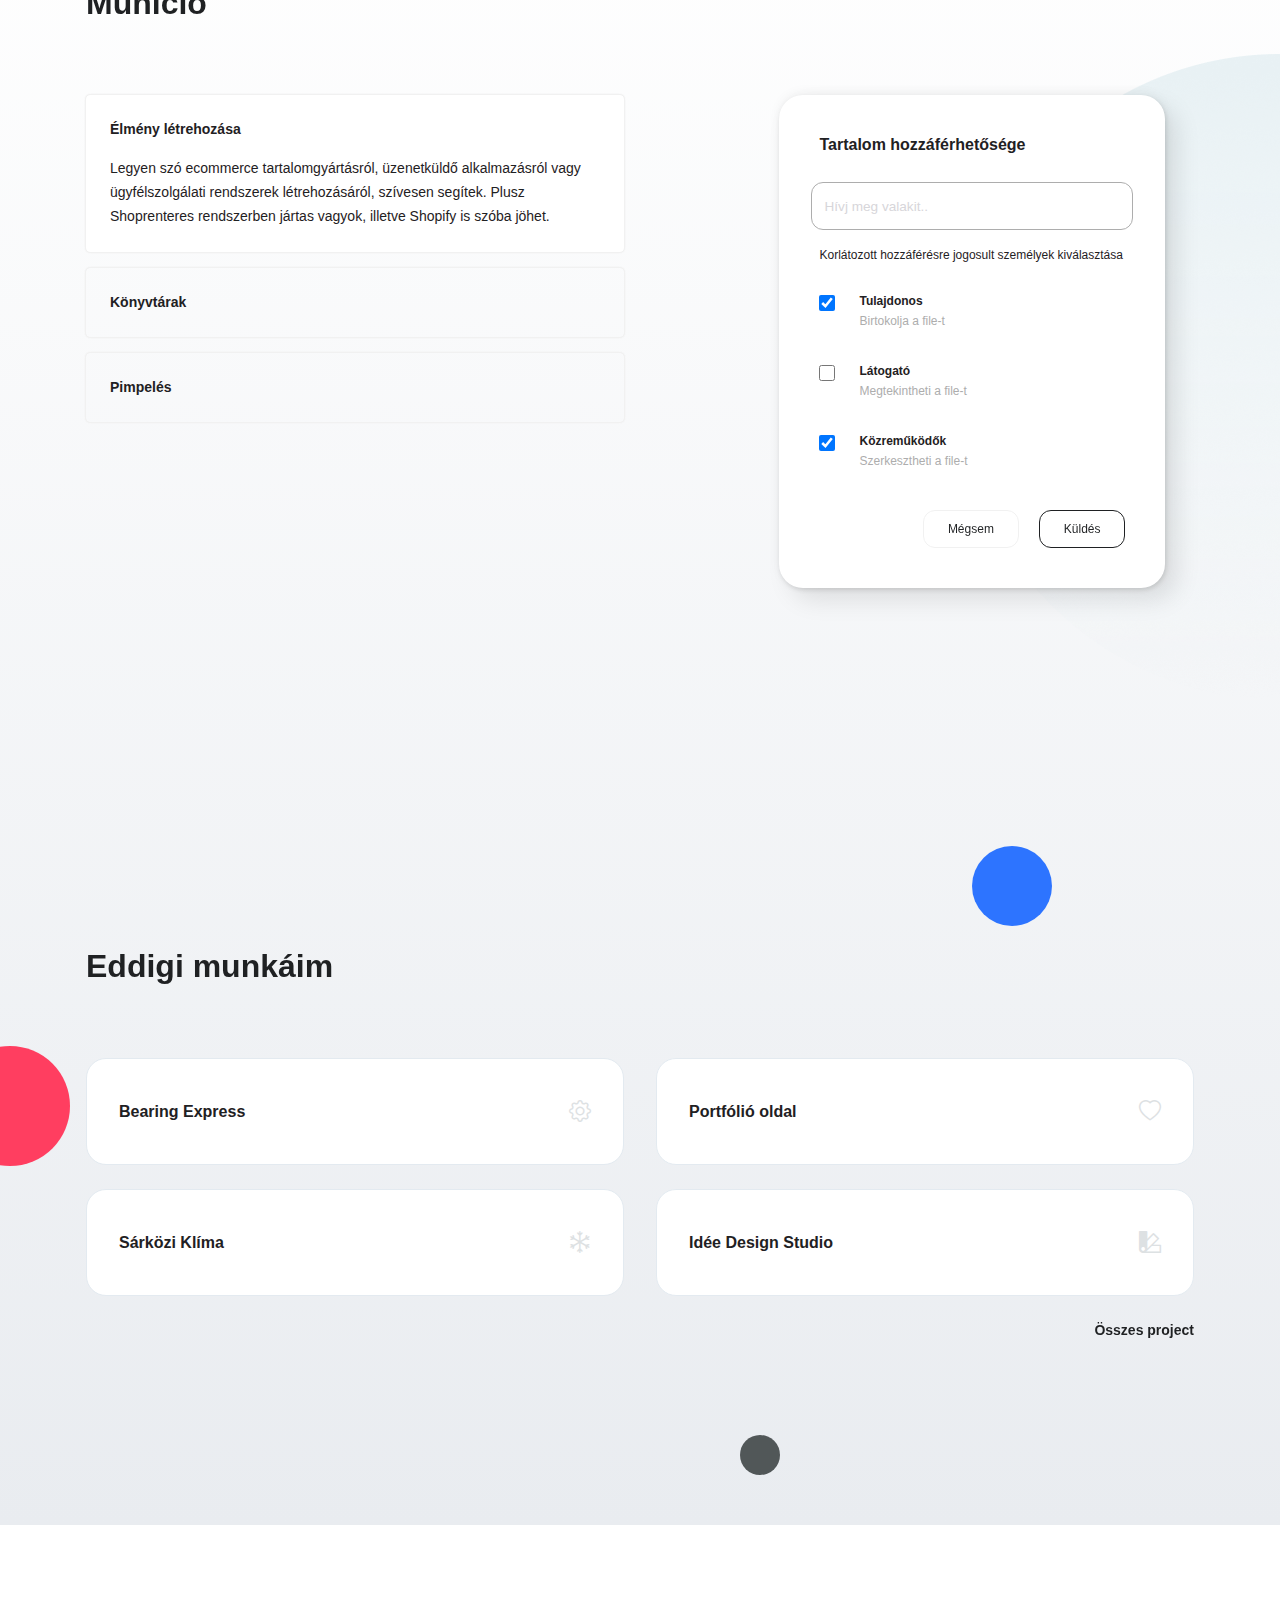
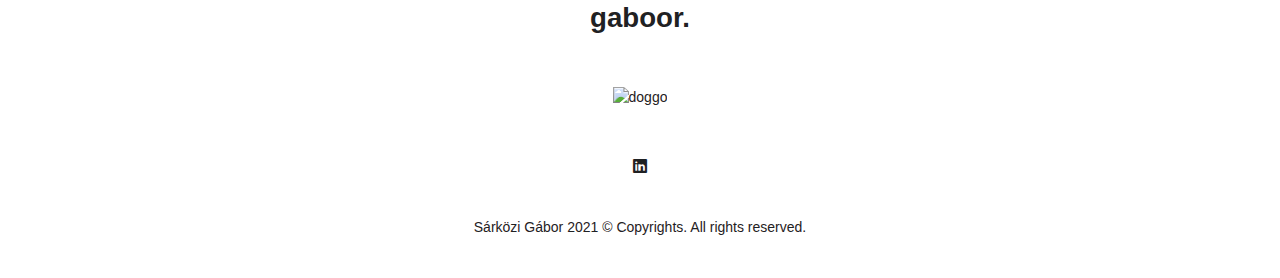
==== commit e0a8475a: "landing_demo" ====
--- a/index.html
+++ b/index.html
@@ -87,9 +87,11 @@
                                 </a>
                                 <button class="navbar-toggler collapsed" type="button" data-bs-toggle="collapse"
                                     data-bs-target="#navbarSupportedContent" aria-controls="navbarSupportedContent"
-                                    aria-expanded="false" aria-label="Toggle navigation"><span class="navbar-toggler-icon"></span>
+                                    aria-expanded="false" aria-label="Toggle navigation"><span
+                                        class="navbar-toggler-icon"></span>
                                 </button>
-                                <div class="collapse navbar-collapse border-lg-0 mt-4 mt-lg-0" id="navbarSupportedContent">
+                                <div class="collapse navbar-collapse border-lg-0 mt-4 mt-lg-0"
+                                    id="navbarSupportedContent">
                                     <ul class="navbar-nav ms-auto pt-2 pt-lg-0">
                                         <li class="nav-item mr-3">
                                             <a class="nav-link fw-medium" href="projects.html">Projektek</a>
@@ -107,11 +109,11 @@
                             </div>
                         </nav>
                     </div>
-            
-            
+
+
                     <div class="d-block d-lg-none mobile-nav">
                         <span class="screen-darken"></span>
-            
+
                         <nav class="navbar navbar-expand-lg navbar-light fixed-top py-3 navbar-mobile"
                             data-navbar-on-scroll="data-navbar-on-scroll">
                             <div class="container px-0">
@@ -119,14 +121,15 @@
                                     <div class="logo-name">gaboor. </div>
                                 </a>
                                 <div class="mobile-menu-squares-container">
-                                    <button data-trigger="navbar_main" class="squares d-flex align-items-center" type="button">
+                                    <button data-trigger="navbar_main" class="squares d-flex align-items-center"
+                                        type="button">
                                         <div class="square"></div>
                                     </button>
                                 </div>
-            
+
                             </div>
                         </nav>
-            
+
                         <nav id="navbar_main" class="mobile-offcanvas navbar navbar-expand-lg navbar-light py-3"
                             data-navbar-on-scroll="data-navbar-on-scroll">
                             <div class="container">
@@ -138,40 +141,42 @@
                                 <a class="navbar-brand d-flex align-items-center fw-bold fs-2" href="index.html">
                                     <div class="logo-name">Weboldal <span id="appLogoName"></span> </div>
                                 </a>
-            
+
                                 <ul class="navbar-nav ms-auto pt-2 pt-lg-0">
                                     <li class="nav-item" data-anchor="data-anchor"><a class="nav-link fw-medium"
                                             href="/projects.html">Projektek</a></li>
-            
+
                                     <li class="nav-item"><a class="nav-link fw-medium" href="en.html">EN</a></li>
                                     <li class="nav-item"><a class="nav-link fw-medium" href="#">
                                             <i id="themeIconPhone" class="bi bi-moon"></i>
                                         </a>
                                     </li>
-            
+
                                 </ul>
                             </div> <!-- container-fluid.// -->
                         </nav>
                     </div>
                     <section class="py-0" id="home">
                         <div class="bg-holder" style="background-position:bottom;background-size:cover;">
+                            <span class="illustration-blue-circle"></span>
+                            <span class="illustration-red-circle"></span>
                         </div>
                         <!--/.bg-holder-->
                         <div class="container position-relative">
                             <div class="row align-items-center py-8">
                                 <div class="col-md-6 col-lg-5 text-center text-md-start">
-                                    <h1 class="mb-4 display-3 fw-bold lh-sm">Weboldal<br
-                                            class="d-block d-lg-none d-xl-block" /><span id="appLogoNameTxt"></span>
+                                    <h1 class="mb-4 display-3 fw-bold lh-sm">Weboldal<br/>
+                                        <span id="appLogoNameTxt"></span>
                                     </h1>
                                     <p class="mt-3 mb-4 text-main mainTextSize">Fő fókuszban a digitális élmények
-                                        létrehozása.<br class="d-none d-lg-block" />Átlátható, fenntartható oldalépítés,
+                                        létrehozása.<br/>Átlátható, fenntartható oldalépítés,
                                         frontend fejlesztés.</p>
                                 </div>
-                                <div class="col-md-5 col-lg-6 offset-1 text-center text-md-end">
+                                <div class="col-md-5 col-lg-6 offset-lg-1 text-center text-md-end">
 
                                     <!-- Code Editor Layout -->
 
-                                    <img class="img-fluid" src="assets/img/illustrations/gab_illu1.png" width="550" alt="">
+                                    <img class="img-fluid" src="assets/img/illustrations/gab_illu1.png" alt="">
 
                                 </div>
                             </div>
@@ -186,7 +191,7 @@
                 <section class="first-theme" id="switchSection">
                     <div class="container switch--theme--container">
                         <div class="row align-items-center mb-6">
-                            <div class="col-md-5 col-lg-6">
+                            <div class="col-12 col-md-5 col-lg-6">
                                 <div class="card card-credit-card mt-3">
 
                                     <div class="credit-card-top">
@@ -221,7 +226,7 @@
                                     <div class="credit-card-bottom">
                                         <div class="row mb-0">
                                             <div class="col-12">
-                                                <small>Balance</small>
+                                                <small class="text-white">Balance</small>
                                             </div>
                                         </div>
                                         <div class="row mt-2 mb-0">
@@ -234,7 +239,7 @@
 
                                 </div>
                             </div>
-                            <div class="col-md-6 col-lg-5 offset-lg-1 py-5 ps-5">
+                            <div class="offset-md-1 offset-lg-0 col-12 col-md-5 col-lg-6 py-md-5 mt-10 mt-md-0">
                                 <h1 class="mb-4 display-4 fw-bold lh-sm">Pont olyan</h1>
                                 <p class="mb-0 credit-card-text">Applikációk, értesítő üzenet, webshop, hírlevél vagy
                                     könyvbemutató
@@ -242,21 +247,19 @@
                                     fejlesztés a felhasználói élményt és esztétikumot helyezi előtérbe: szekciókra
                                     bontva, egységesen létrehozni egy fenntarható és átlátható produktumot.
                                 </p>
-                                <p class="mt-3 credit-card-text">Csekkold a színeket!</p>
-                                <div class="py-5">
-                                    <div class="theme-switches">
-                                        <ul class="d-flex p-0 switch-btns">
-                                            <li class="switch-btn">
-                                                <button id="first-theme" href="#"></button>
-                                            </li>
-                                            <li class="switch-btn">
-                                                <button id="second-theme" href="#"></button>
-                                            </li>
-                                            <li class="switch-btn">
-                                                <button id="third-theme" href="#"></button>
-                                            </li>
-                                        </ul>
-                                    </div>
+                                <p class="my-4 credit-card-text">Csekkold a színeket!</p>
+                                <div class="theme-switches">
+                                    <ul class="d-flex p-0 switch-btns">
+                                        <li class="switch-btn">
+                                            <button id="first-theme" href="#"></button>
+                                        </li>
+                                        <li class="switch-btn">
+                                            <button id="second-theme" href="#"></button>
+                                        </li>
+                                        <li class="switch-btn">
+                                            <button id="third-theme" href="#"></button>
+                                        </li>
+                                    </ul>
                                 </div>
                             </div>
                         </div>
@@ -270,9 +273,9 @@
                 <!-- Second Gradient Background -->
                 <div class="wrap--gradient">
 
-                <!-- ============================================-->
-                <!-- <section> begin ============================-->
-                <section class="py-5">
+                    <!-- ============================================-->
+                    <!-- <section> begin ============================-->
+                    <section class="py-5" id="municio">
 
                         <div class="container">
                             <div class="row align-items-center mt-6">
@@ -283,7 +286,7 @@
 
                                 </div>
                             </div>
-                            <div class="row mb-6 vh-100">
+                            <div class="row mb-6 vh-75">
                                 <div class="col-md-5 col-lg-6">
                                     <div class="nav flex-column nav-pills nav-pills-custom accordion-nav"
                                         id="v-pills-tab" role="tablist" aria-orientation="vertical">
@@ -570,85 +573,17 @@
                         </div>
 
                         <!-- end of .container-->
-                </section>
-                <!-- <section> close ============================-->
-                <!-- ============================================-->
-
-                <!-- ============================================-->
-                <!-- <section> begin ============================-->
-                <section class="py-5" id="tester">
-                        <div class="bg-holder" style="background-position:bottom;background-size:cover;">
-                        </div>
-                        <!--/.bg-holder-->
-                        <div class="container position-relative">
-                            <div class="row align-items-center">
-                                <div class="col-md-5 col-lg-6 text-center text-md-end">
-
-                                    <!-- Code Editor Layout -->
-
-                                    <div class="window-editor-layout">
-                                        <div class="window-top">
-                                            <div class="window__controls">
-                                                <span></span>
-                                                <span></span>
-                                                <span></span>
-                                            </div>
-                                            <div class="window__title">index.html - portfolio</div>
-                                        </div>
-                                        <div class="window-main">
-                                            <ol>
-                                                <li>&lt;!<span class="tag">DOCTYPE </span><span class="attr">
-                                                        html</span>&gt;
-                                                </li>
-                                                <li>&lt;<span class="tag">html</span>&gt;</li>
-
-                                                <li>&nbsp;&nbsp;&lt;<span class="tag">head</span>&gt;</li>
-                                                <li>&nbsp;&nbsp;&nbsp;&nbsp;&lt;<span class="tag">title</span>&gt;<span
-                                                        id="appTextEditor" class="text">Work in
-                                                        progress...</span>&lt;<span class="tag">/title</span>&gt;
-                                                <li>&nbsp;&nbsp;&nbsp;&nbsp;&lt;<span class="tag">link</span> <span
-                                                        class="attr">href</span>=<span
-                                                        class="val">"styles/style.css"</span>
-                                                    <span class="attr">rel</span>=<span
-                                                        class="val">"stylesheet"</span>&gt;
-                                                </li>
-                                                <li>&nbsp;&nbsp;&nbsp;&nbsp;<span class="comment">&lt;!-- It's already
-                                                        in my
-                                                        head
-                                                        --&gt;</span></li>
-                                                <li>&nbsp;&nbsp;&lt;/<span class="tag">head</span>&gt;</li>
-                                                <li>&nbsp;&nbsp;&lt;<span class="tag">body</span>&gt;</li>
-                                                <li>&nbsp;&nbsp;&nbsp;&nbsp;<span class="comment">&lt;!-- I'm currently
-                                                        working
-                                                        on
-                                                        my body --&gt;</span></li>
-                                                <li>&nbsp;&nbsp;&nbsp;&nbsp;&lt;<span class="tag">script</span> <span
-                                                        class="attr">src</span>=<span
-                                                        class="val">"scripts/script.js</span>&gt;&lt;/<span
-                                                        class="tag">script</span>&gt; </li>
-                                                <li>&nbsp;&nbsp;&lt;/<span class="tag">body</span>&gt;</li>
-                                                <li>&lt;/<span class="tag">html</span>&gt;</li>
-                                            </ol>
-                                        </div>
-                                    </div>
-
-                                </div>
-                                <div class="col-md-6 col-lg-5 offset-1 text-center text-md-start">
-                                    <h1 class="mb-4 display-4 fw-bold lh-sm">Clean as ice<br
-                                            class="d-block d-lg-none d-xl-block" /></h1>
-                                    <p class="mt-3 mb-4 code-editor-description">DRY elvek, mobile-first megközelítés és
-                                        style guide. Reszponzív weboldalak hatékonyan és gyorsan. Ebben biztos tudok segíteni.
-                                </div>
-                            </div>
-                        </div>
-                </section>
-                <!-- <section> close ============================-->
-                <!-- ============================================-->
-
-                <!-- ============================================-->
-                <!-- <section> begin ============================-->
-                <section class="project-section">
-
+                    </section>
+                    <!-- <section> close ============================-->
+                    <!-- ============================================-->
+
+
+                    <!-- ============================================-->
+                    <!-- <section> begin ============================-->
+                    <section class="pt-0 pb-8">
+                        <span class="illustration-blue-circle-two"></span>
+                        <span class="illustration-red-circle-two"></span>
+                        <span class="illustration-black-circle"></span>
                         <div class="container">
                             <div class="row align-items-center mt-6">
                                 <div class="col-12">
@@ -659,33 +594,33 @@
                                 </div>
                             </div>
                             <div class="row align-items-center">
-                                <div class="col-6">
-                                    <a href="#" class="project-card">
-                                        <div class="d-flex justify-content-between">
+                                <div class="col-12 col-md-6">
+                                    <a href="pages/project_bearingexpress.html" class="project-card">
+                                        <div class="d-flex justify-content-between align-items-center">
                                             <h5 class="fw-bold lh-base mb-0">Bearing Express</h5>
                                             <i class="bi bi-gear project-icon"></i>
                                         </div>
                                     </a>
                                 </div>
-                                <div class="col-6">
+                                <div class="col-12 col-md-6">
                                     <a href="#" class="project-card">
-                                        <div class="d-flex justify-content-between">
+                                        <div class="d-flex justify-content-between align-items-center">
                                             <h5 class="fw-bold lh-base mb-0">Portfólió oldal</h5>
                                             <i class="bi bi-heart project-icon"></i>
                                         </div>
                                     </a>
                                 </div>
-                                <div class="col-6">
+                                <div class="col-12 col-md-6">
                                     <a href="#" class="project-card">
-                                        <div class="d-flex justify-content-between">
+                                        <div class="d-flex justify-content-between align-items-center">
                                             <h5 class="fw-bold lh-base mb-0">Sárközi Klíma</h5>
                                             <i class="bi bi-snow project-icon"></i>
                                         </div>
                                     </a>
                                 </div>
-                                <div class="col-6">
+                                <div class="col-12 col-md-6">
                                     <a href="#" class="project-card">
-                                        <div class="d-flex justify-content-between">
+                                        <div class="d-flex justify-content-between align-items-center">
                                             <h5 class="fw-bold lh-base mb-0">Idée Design Studio</h5>
                                             <i class="bi bi-palette2 project-icon"></i>
                                         </div>
@@ -699,7 +634,7 @@
                                 </div>
                             </div>
                         </div>
-                </section>
+                    </section>
 
                 </div>
 
@@ -715,7 +650,7 @@
         <!-- ============================================
                             Footer
         ==============================================-->
-        
+
         <footer class="w-100 py-4 flex-shrink-0">
             <div class="container pt-5">
                 <div class="row justify-content-center mb-3">
@@ -732,7 +667,7 @@
                     <div class="col-md-12 text-center">
                         <a href="https://www.linkedin.com/in/s%C3%A1rk%C3%B6zig%C3%A1bor/" target="_blank">
                             <i class="bi bi-linkedin footer-icon"></i>
-                        </a>    
+                        </a>
                     </div>
                 </div>
                 <div class="row mt-3">
--- a/assets/css/main.css
+++ b/assets/css/main.css
@@ -39,7 +39,7 @@
     /*---------- Colors -------------*/ 
 
     --white:               #fff;
-    --black:               #000;
+    --black:               #1F2123;
     --color-main:          #0466C8;
     --color-second:        #023E7D;
     --color-dark:          #001233;
@@ -372,7 +372,8 @@
 
 small,
 .small {
-    font-size: 75%;
+    font-size: 10px;
+    color: #343A3B;
 }
 
 mark,
@@ -5492,7 +5493,7 @@
 }
 
 .light-theme .navbar-light .navbar-nav .nav-link {
-    color: #000
+    color: #1F2123
 
 }
 
@@ -6021,7 +6022,7 @@
 }
 
 .alert-light .alert-link {
-    color: #6d7072;
+    color: #A3B072;
 }
 
 .alert-dark {
@@ -6519,7 +6520,7 @@
     width: 1em;
     height: 1em;
     padding: 0.25em 0.25em;
-    color: #000;
+    color: #1F2123;
     border: 0;
     background-color: rgba(255, 255, 255, 0);
     border-radius: 0.25rem;
@@ -6527,7 +6528,7 @@
 }
 
 .btn-close:hover {
-    color: #000;
+    color: #1F2123;
     text-decoration: none;
     opacity: 0.75;
 }
@@ -6663,7 +6664,7 @@
     z-index: 1040;
     width: 100vw;
     height: 100vh;
-    background-color: #000;
+    background-color: #1F2123;
 }
 
 .modal-backdrop.fade {
@@ -6967,7 +6968,7 @@
 .bs-tooltip-auto[data-popper-placement^="top"] .tooltip-arrow::before {
     top: -1px;
     border-width: 0.4rem 0.4rem 0;
-    border-top-color: #000;
+    border-top-color: #1F2123;
 }
 
 .bs-tooltip-end,
@@ -6986,7 +6987,7 @@
 .bs-tooltip-auto[data-popper-placement^="right"] .tooltip-arrow::before {
     right: -1px;
     border-width: 0.4rem 0.4rem 0.4rem 0;
-    border-right-color: #000;
+    border-right-color: #1F2123;
 }
 
 .bs-tooltip-bottom,
@@ -7003,7 +7004,7 @@
 .bs-tooltip-auto[data-popper-placement^="bottom"] .tooltip-arrow::before {
     bottom: -1px;
     border-width: 0 0.4rem 0.4rem;
-    border-bottom-color: #000;
+    border-bottom-color: #1F2123;
 }
 
 .bs-tooltip-start,
@@ -7022,7 +7023,7 @@
 .bs-tooltip-auto[data-popper-placement^="left"] .tooltip-arrow::before {
     left: -1px;
     border-width: 0.4rem 0 0.4rem 0.4rem;
-    border-left-color: #000;
+    border-left-color: #1F2123;
 }
 
 .tooltip-inner {
@@ -7030,7 +7031,7 @@
     padding: 0.25rem 0.5rem;
     color: #fff;
     text-align: center;
-    background-color: #000;
+    background-color: #1F2123;
     border-radius: 0.25rem;
 }
 
@@ -7449,11 +7450,11 @@
 }
 
 .carousel-dark .carousel-indicators [data-bs-target] {
-    background-color: #000;
+    background-color: #1F2123;
 }
 
 .carousel-dark .carousel-caption {
-    color: #000;
+    color: #1F2123;
 }
 
 @-webkit-keyframes spinner-border {
@@ -8157,7 +8158,7 @@
 }
 
 .border-black {
-    border-color: #000 !important;
+    border-color: #1F2123 !important;
 }
 
 .border-100 {
@@ -9945,7 +9946,7 @@
 }
 
 .bg-black {
-    background-color: #000 !important;
+    background-color: #1F2123 !important;
 }
 
 .bg-100 {
@@ -10250,7 +10251,7 @@
 }
 
 .text-black {
-    color: #000 !important;
+    color: #1F2123 !important;
 }
 
 .text-100 {
@@ -11766,7 +11767,7 @@
         color: #333 !important;
     }
     .text-sm-black {
-        color: #000 !important;
+        color: #1F2123 !important;
     }
     .text-sm-100 {
         color: #F5F7FA !important;
@@ -13223,7 +13224,7 @@
         color: #333 !important;
     }
     .text-md-black {
-        color: #000 !important;
+        color: #1F2123 !important;
     }
     .text-md-100 {
         color: #F5F7FA !important;
@@ -16491,7 +16492,7 @@
         color: #333 !important;
     }
     .text-lg-black {
-        color: #000 !important;
+        color: #1F2123 !important;
     }
     .text-lg-100 {
         color: #F5F7FA !important;
@@ -17948,7 +17949,7 @@
         color: #333 !important;
     }
     .text-xl-black {
-        color: #000 !important;
+        color: #1F2123 !important;
     }
     .text-xl-100 {
         color: #F5F7FA !important;
@@ -19405,7 +19406,7 @@
         color: #333 !important;
     }
     .text-xxl-black {
-        color: #000 !important;
+        color: #1F2123 !important;
     }
     .text-xxl-100 {
         color: #F5F7FA !important;
@@ -19851,8 +19852,8 @@
 /* -------------------------------------------------------------------------- */
 
 .overflow-hidden[class*='rounded'] {
-    -webkit-mask-image: radial-gradient(#fff, #000);
-    mask-image: radial-gradient(#fff, #000);
+    -webkit-mask-image: radial-gradient(#fff, #1F2123);
+    mask-image: radial-gradient(#fff, #1F2123);
 }
 
 .border-top-2 {
@@ -19934,7 +19935,7 @@
 }
 
 .link-black {
-    color: #000 !important;
+    color: #1F2123 !important;
 }
 
 .link-black:hover,
@@ -20645,3 +20646,117 @@
     font-size:      var(--subTextInfo);
 }
 
+
+/* -------------------------------------------------------------------------- */
+
+/*                              Preload animation                             */
+
+/* -------------------------------------------------------------------------- */
+
+
+.preloader {
+    position: fixed;
+    width: 100%;
+    height: 100vh;
+    background: #ffffff;
+    left: 0;
+    top: 0;
+    display: flex;
+    flex-direction: column;
+    align-items: center;
+    justify-content: center;
+    transition: all 400ms;
+    z-index: 2000;
+  }
+  
+  .preloader.hide {
+    opacity: 0;
+    pointer-events: none;
+  }
+  
+  .preloader .preloader-text {
+    color: #838383;
+    text-transform: uppercase;
+    letter-spacing: 8px;
+    font-size: 15px;
+  }
+  
+  .preloader .dots-container {
+    display: flex;
+    margin-bottom: 48px;
+  }
+  
+  .loading * {
+    display: none;
+  }
+  
+  .dots-loader:not(:required) {
+    opacity: 1;
+    overflow: hidden;
+    position: absolute;
+    left: 50%;
+    top: 50%;
+    margin-left: -4px;
+    margin-top: -4px;
+    text-indent: -9999px;
+    display: inline-block;
+    width: 8px;
+    height: 8px;
+    background: transparent;
+    border-radius: 100%;
+    box-shadow: #FF3E6C -14px -14px 0 7px, #2D74FF 14px -14px 0 7px, #343A3B 14px 14px 0 7px,  #2bf406 -14px 14px 0 7px;
+    animation: dots-loader 5s infinite ease-in-out;
+    transform-origin: 50% 50%;
+    transform: scale(1);
+    transition: .3s all;
+  }
+  
+
+  @keyframes dots-loader {
+    0% {
+      box-shadow: #FF3E6C -14px -14px 0 7px, #2D74FF 14px -14px 0 7px, #343A3B 14px 14px 0 7px,  #2bf406 -14px 14px 0 7px;
+    }
+    8.33% {
+      box-shadow: #FF3E6C 14px -14px 0 7px, #2D74FF 14px -14px 0 7px, #343A3B 14px 14px 0 7px,  #2bf406 -14px 14px 0 7px;
+    }
+    16.67% {
+      box-shadow: #FF3E6C 14px 14px 0 7px, #2D74FF 14px 14px 0 7px, #343A3B 14px 14px 0 7px,  #2bf406 -14px 14px 0 7px;
+    }
+    25% {
+      box-shadow: #FF3E6C -14px 14px 0 7px, #2D74FF -14px 14px 0 7px, #343A3B -14px 14px 0 7px,  #2bf406 -14px 14px 0 7px;
+    }
+    33.33% {
+      box-shadow: #FF3E6C -14px -14px 0 7px, #2D74FF -14px 14px 0 7px, #343A3B -14px -14px 0 7px,  #2bf406 -14px -14px 0 7px;
+    }
+    41.67% {
+      box-shadow: #FF3E6C 14px -14px 0 7px, #2D74FF -14px 14px 0 7px, #343A3B -14px -14px 0 7px,  #2bf406 14px -14px 0 7px;
+    }
+    50% {
+      box-shadow: #FF3E6C 14px 14px 0 7px, #2D74FF -14px 14px 0 7px, #343A3B -14px -14px 0 7px,  #2bf406 14px -14px 0 7px;
+    }
+    58.33% {
+      box-shadow: #FF3E6C -14px 14px 0 7px, #2D74FF -14px 14px 0 7px, #343A3B -14px -14px 0 7px,  #2bf406 14px -14px 0 7px;
+    }
+    66.67% {
+      box-shadow: #FF3E6C -14px -14px 0 7px, #2D74FF -14px -14px 0 7px, #343A3B -14px -14px 0 7px,  #2bf406 14px -14px 0 7px;
+    }
+    75% {
+      box-shadow: #FF3E6C 14px -14px 0 7px, #2D74FF 14px -14px 0 7px, #343A3B 14px -14px 0 7px,  #2bf406 14px -14px 0 7px;
+    }
+    83.33% {
+      box-shadow: #FF3E6C 14px 14px 0 7px, #2D74FF 14px -14px 0 7px, #343A3B 14px 14px 0 7px,  #2bf406 14px 14px 0 7px;
+    }
+    91.67% {
+      box-shadow: #FF3E6C -14px 14px 0 7px, #2D74FF 14px -14px 0 7px, #343A3B 14px 14px 0 7px,  #2bf406 -14px 14px 0 7px;
+    }
+    100% {
+      box-shadow: #FF3E6C -14px -14px 0 7px, #2D74FF 14px -14px 0 7px, #343A3B 14px 14px 0 7px,  #2bf406 -14px 14px 0 7px;
+    }
+  }
+  
+  .loaded .dots-loader {
+    opacity: 0;
+    z-index: -1;
+    pointer-events: none;
+    transform: scale(0);
+  }
--- a/assets/css/sections.css
+++ b/assets/css/sections.css
@@ -11,6 +11,7 @@
  * This file contain the base of each section: 
  *
  * Navbar Logo Name..................base style of dynamic logo. 
+ * Illustrations, backgrounds........illustrations for each section. 
  * Dark/Light switch.................base style of themes. 
  * Mobile menu.......................base style of mobile menu. 
  * Code Editor Layout................base style of code editor.
@@ -29,6 +30,76 @@
 .logo-name {
     color:      var(--fontColor);
     font-size:  24px;
+}
+
+
+/* -------------------------------------------------------------------------- */
+  
+/*                             Illustrations, bg                              */
+  
+/* -------------------------------------------------------------------------- */
+
+#home {
+  background-image:     url(/assets/img/illustrations/hero_bg.png);
+  background-position:  right;
+  background-repeat:    no-repeat;
+}
+
+
+.illustration-blue-circle {
+  position:             absolute;
+  width:                80px;
+  height:               80px;
+  border-radius:        50%;
+  top:                  141px;
+  left:                 -39px;
+  background:         #2D74FF;
+}
+
+.illustration-red-circle {
+  position:             absolute;
+  width:                120px;
+  height:               120px;
+  border-radius:        50%;
+  top:                  470px;
+  left:                 770px;
+  background:         #FF3E60;
+}
+
+.illustration-blue-circle-two {
+  position:             absolute;
+  width:                80px;
+  height:               80px;
+  border-radius:        50%;
+  right:                228px;
+  top:                  -100px;
+  background:         #2D74FF;
+}
+
+.illustration-red-circle-two {
+  position:             absolute;
+  width:                120px;
+  height:               120px;
+  border-radius:        50%;
+  left:                 -50px;
+  top:                  100px;
+  background:         #FF3E60;
+}
+
+.illustration-black-circle {
+  position:           absolute;
+  width:              40px;
+  height:             40px;
+  border-radius:      50%;
+  bottom:             50px;
+  right:              500px;
+  background:       #515758;
+}
+
+#municio {
+  background-image:     url(/assets/img/illustrations/municio_bg.png);
+  background-position:  right;
+  background-repeat:    no-repeat;
 }
 
 
@@ -126,13 +197,14 @@
   
   .square, .square:before, .square:after {
     position:           absolute;
+    border-radius:      50%;
     width:              .75rem;
     height:             .75rem;
     background-color:   var(--fontColor);
   }
   
   .square {
-    margin-left:    -10px;
+    margin-left:    -25px;
   }
   
   .square:before, .square:after {
@@ -301,6 +373,30 @@
   border-radius:      12px 12px 0 0 ;
 }
 
+@media (max-width: 991.98px) { 
+  .card-credit-card {
+    width:              21.438rem;
+    height:             13.563rem;
+    border-radius:      12px 12px 0 0 ;
+  }
+ }
+
+@media (max-width: 767.98px) { 
+  .card-credit-card {
+    width:              21.438rem;
+    height:             13.563rem;
+    border-radius:      12px 12px 0 0 ;
+  }
+ }
+
+@media (max-width: 575.98px) { 
+  .card-credit-card {
+    width:              18.438rem;
+    height:             10.563rem;
+    border-radius:      12px 12px 0 0 ;
+  }
+ }
+
 .credit-card-top { 
   padding:            32px 32px 16px 32px ;
 }
@@ -341,14 +437,14 @@
 
 .switch-btn button {
   border-radius:        50%;
-  width:                2rem;
-  height:               2rem;
+  width:                40px;
+  height:               40px;
   border:               none;
   box-shadow:           var(--boxShadow);
 }
 
 #switchSection{
-  background:         #F3F8FA;
+  background:         #EEF4F5;
 }
 
 .switch-btns #first-theme {
@@ -902,7 +998,7 @@
 .btn-push {
   font-size:        var(--subTextInfo);
   color:            var(--fontColor);
-  border:           2px solid #000;
+  border:           2px solid #1F2123;
   border-radius:    var(--borderRadius);
   margin:           24px 0 0;
   padding:          9px 24px;
@@ -932,101 +1028,6 @@
 .toast-icon {
   width: 32px;
 }
-
-
-
-/* -------------------------------------------------------------------------- */
-  
-/*                               Tricky footer                                */
-  
-/* -------------------------------------------------------------------------- */
-
-
-.tricky-wrapper {
-  transform-origin: center bottom 0px;
-  transition: all 0.5s ease 0s;
-  box-shadow: var(--boxShadow);
-  border-radius: 5px;
-}
-
-
-.transparent {
-  background: transparent !important; }
-
-
-.fluid .wrap {
-  max-width: 100% !important; }
-
-
-  footer {
-    padding: 50px;
-    width: 100%;
-    background: white;
-    border-radius: var(--border-radius) var(--border-radius) 0px 0px;
-    position: relative;
-    margin: 10px 0 0 0; }
-    footer .logo {
-      background: var(--clr2);
-      width: 50px;
-      height: 50px;
-      border-radius: var(--text-radius); }
-    footer nav {
-      position: absolute;
-      right: 0;
-      top: 50%;
-      transform: translate(-50px, -50%); }
-      footer nav ul li {
-        display: inline-block;
-        list-style: none;
-        width: 60px;
-        height: 10px;
-        background: var(--clr2);
-        border-radius: var(--text-radius); }
-
-        body {
-          margin: 0px;
-          padding: 0px;
-          height: 100%; }
-        
-
-        
-        body.tight .tricky-wrapper {
-          transform: translateY(-60px) scale(0.9);
-          cursor: pointer; }
-        
-        .footer {
-          width: 90%;
-          max-width: 1440px;
-          margin: 0px auto;
-          text-align: center;
-          margin-bottom: 50px; }
-        
-        @keyframes bounce {
-          0%, 20%, 50%, 80%, 100% {
-            -moz-transform: translateY(0);
-            -ms-transform: translateY(0);
-            -webkit-transform: translateY(0);
-            transform: translateY(0); }
-          40% {
-            -moz-transform: translateY(-30px);
-            -ms-transform: translateY(-30px);
-            -webkit-transform: translateY(-30px);
-            transform: translateY(-30px); }
-          60% {
-            -moz-transform: translateY(-15px);
-            -ms-transform: translateY(-15px);
-            -webkit-transform: translateY(-15px);
-            transform: translateY(-15px); } }
-            .bounce {
-              -moz-animation: bounce 2s infinite;
-              -webkit-animation: bounce 2s infinite;
-              animation: bounce 2s infinite; }      
-              
-              
-
-
-
-
 
 /* -------------------------------------------------------------------------- */
   
@@ -1056,7 +1057,7 @@
   padding:          32px;
   border-radius:    20px;
   border:           1px solid #E3EAF0;
-  margin-bottom:    3rem;
+  margin-bottom:    1.5rem;
   z-index:          5000;
   height:           107px;
 }
@@ -1075,3 +1076,6 @@
   color:                #35BAFF;
   -webkit-text-stroke:  .5px #35BAFF;
 }
+
+
+
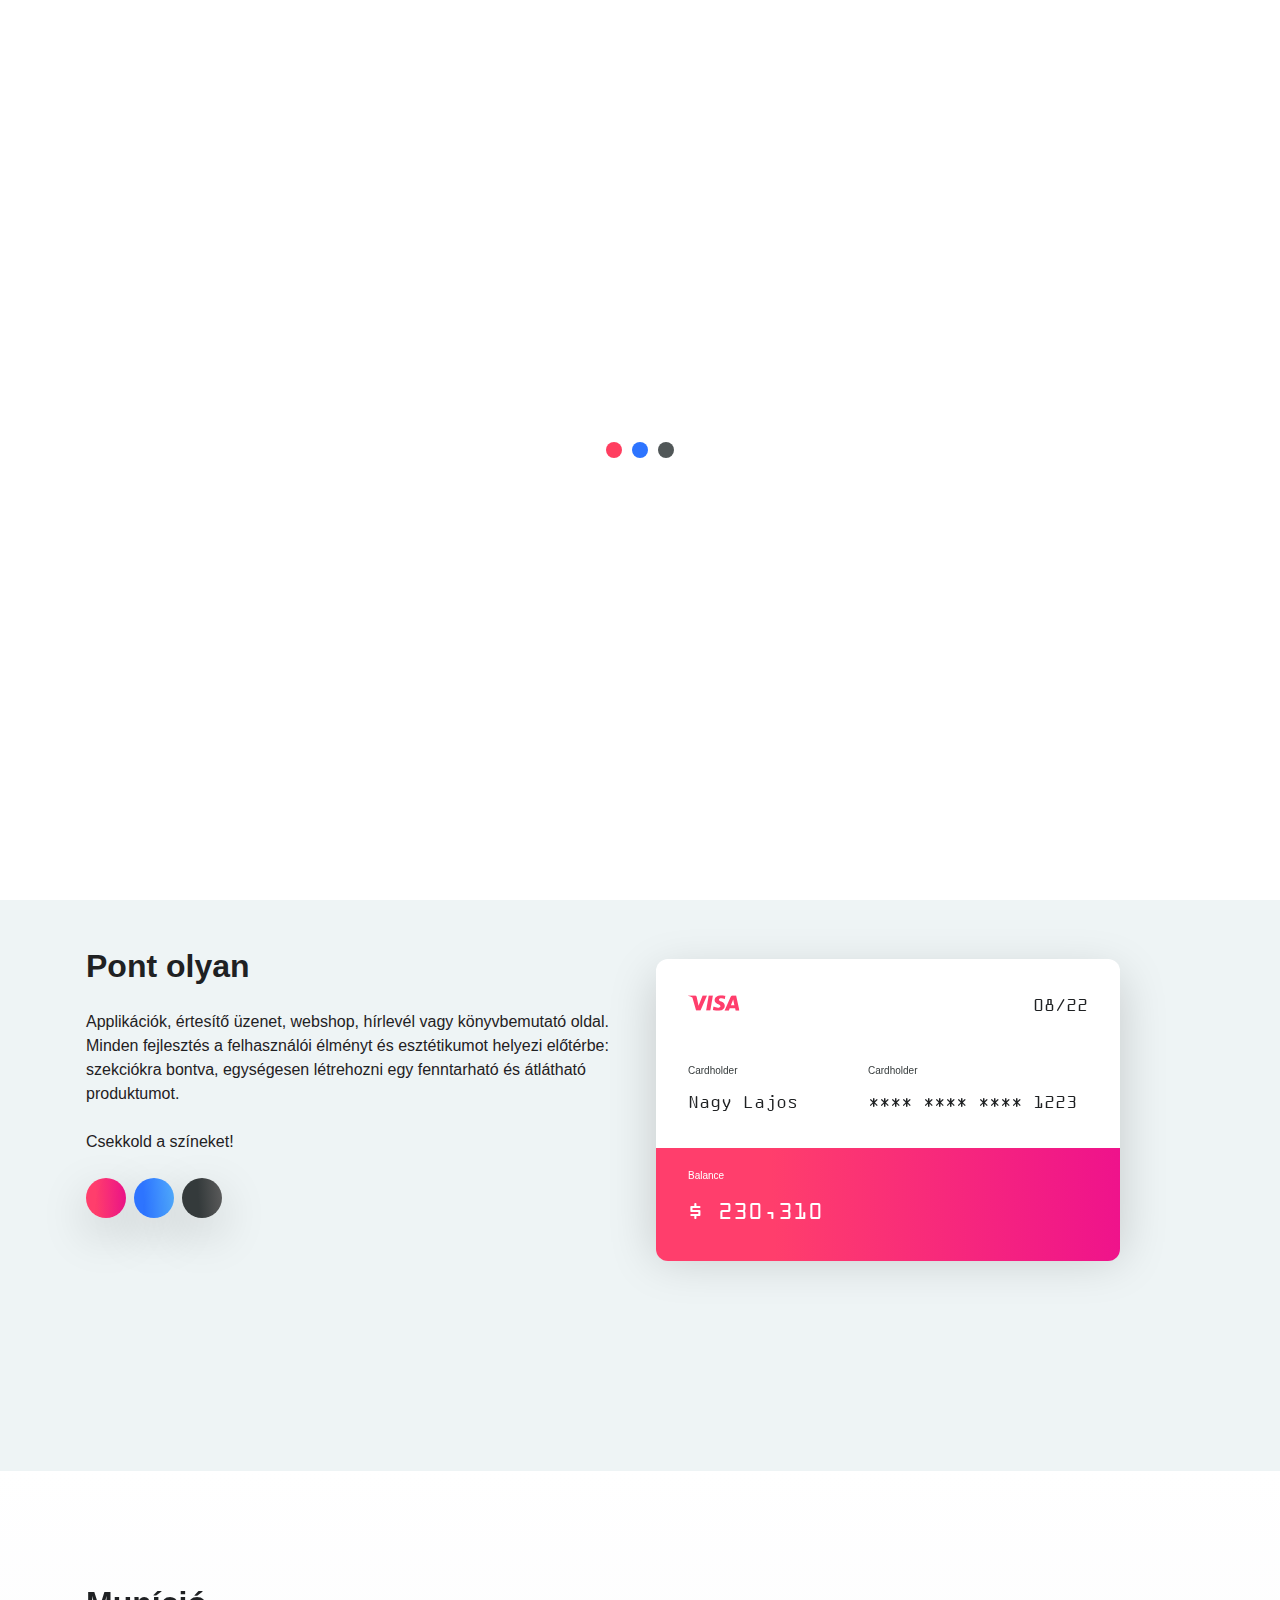
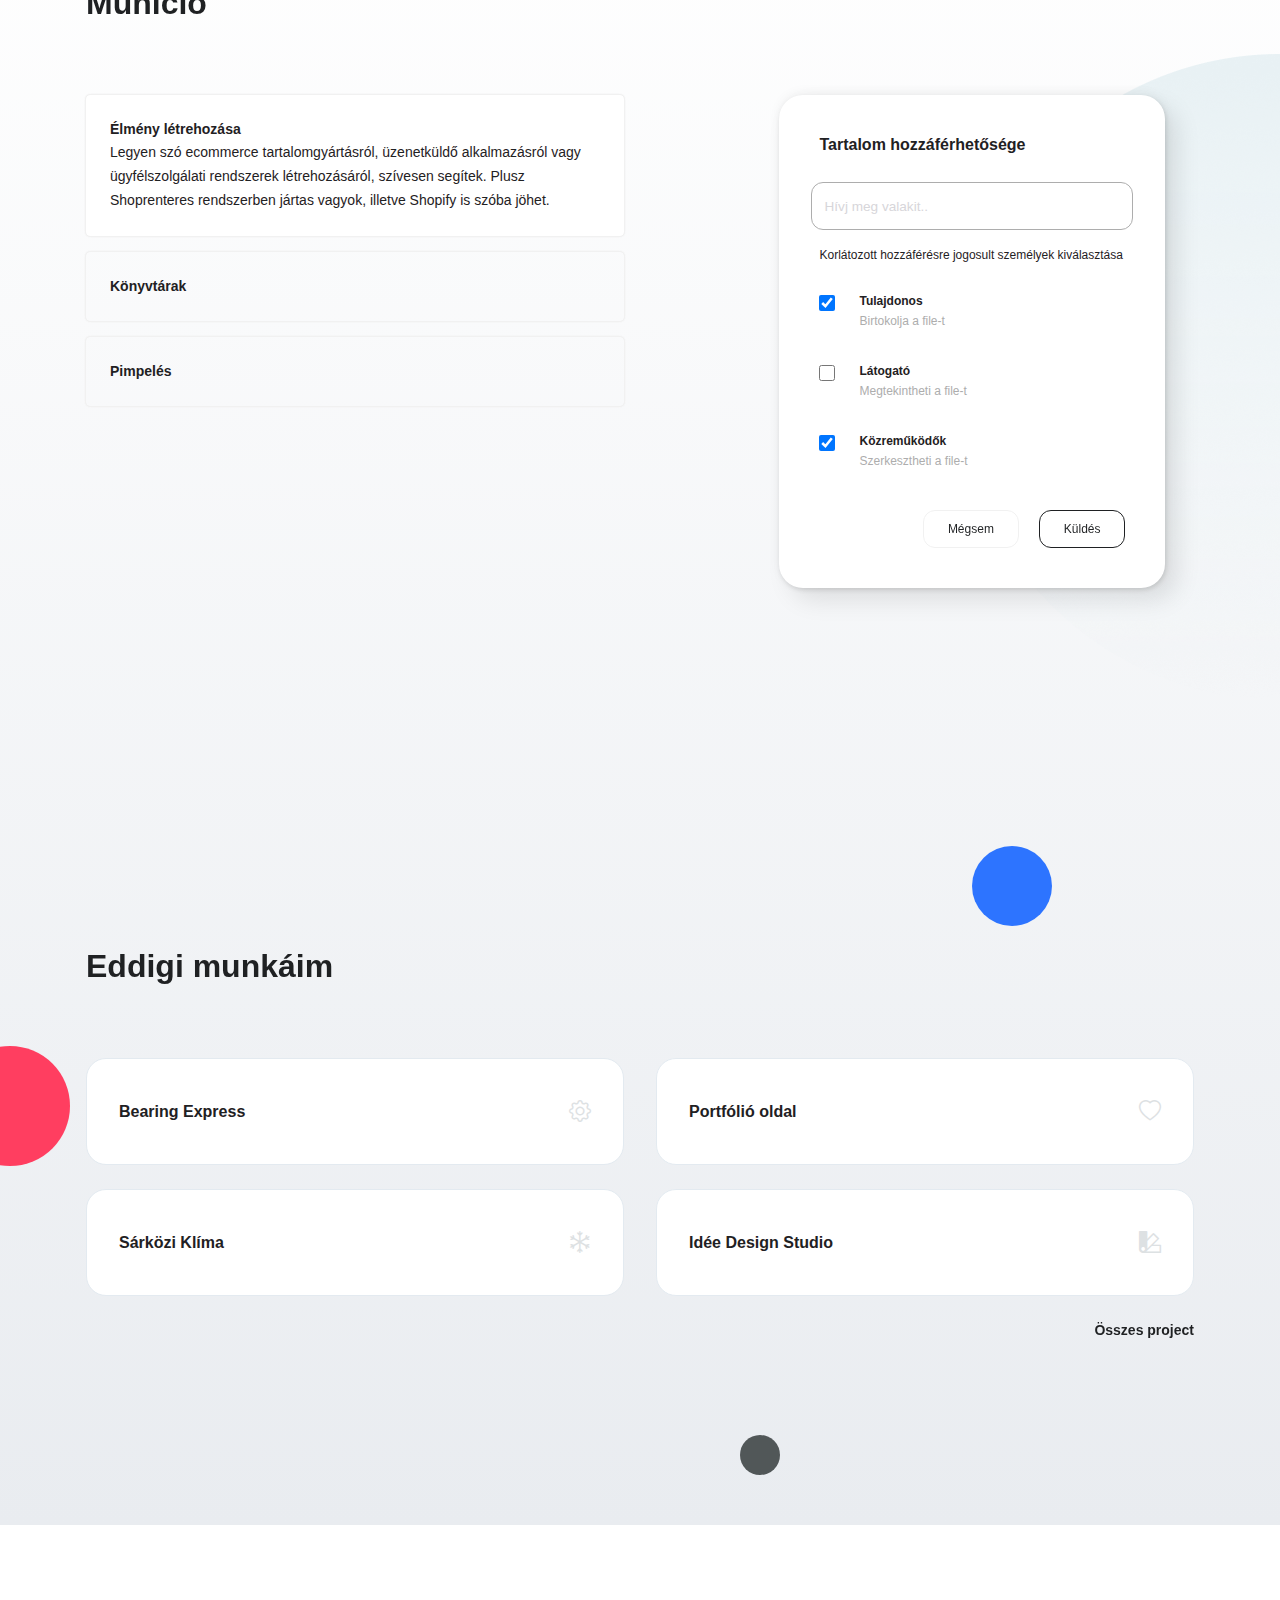
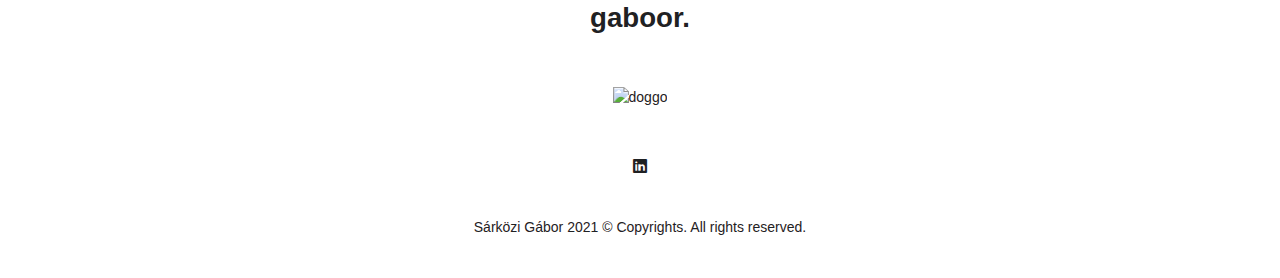
==== commit fa7c4158: "landing" ====
--- a/index.html
+++ b/index.html
@@ -66,7 +66,11 @@
     <!-- ===============================================-->
 
     <div class="preloader">
-        <div class="dots-loader"></div>
+        <div class="circle-line">
+            <div class="circle-red"></div>
+            <div class="circle-blue"></div>
+            <div class="circle-black"></div>
+        </div>
     </div>
 
     <!-- ===============================================-->
@@ -98,7 +102,7 @@
                                         </li>
                                         <li class="nav-item mr-2"><a
                                                 class="nav-link fw-medium rounded-circle d-flex justify-content-center"
-                                                href="en.html">EN</a></li>
+                                                href="#" id="btnEnPage" >EN</a></li>
                                         <li class="nav-item"><a
                                                 class="nav-link fw-medium rounded-circle d-flex justify-content-center">
                                                 <i id="themeIcon" class="bi bi-moon-fill"></i>
@@ -123,7 +127,7 @@
                                 <div class="mobile-menu-squares-container">
                                     <button data-trigger="navbar_main" class="squares d-flex align-items-center"
                                         type="button">
-                                        <div class="square"></div>
+                                        <span class="square"></span>
                                     </button>
                                 </div>
 
@@ -135,7 +139,7 @@
                             <div class="container">
                                 <div class="offcanvas-header">
                                     <button class="btn-close float-end squares" type="button">
-                                        <div class="square"></div>
+                                        <span class="square"></span>
                                     </button>
                                 </div>
                                 <a class="navbar-brand d-flex align-items-center fw-bold fs-2" href="index.html">
@@ -145,8 +149,6 @@
                                 <ul class="navbar-nav ms-auto pt-2 pt-lg-0">
                                     <li class="nav-item" data-anchor="data-anchor"><a class="nav-link fw-medium"
                                             href="/projects.html">Projektek</a></li>
-
-                                    <li class="nav-item"><a class="nav-link fw-medium" href="en.html">EN</a></li>
                                     <li class="nav-item"><a class="nav-link fw-medium" href="#">
                                             <i id="themeIconPhone" class="bi bi-moon"></i>
                                         </a>
@@ -164,15 +166,15 @@
                         <!--/.bg-holder-->
                         <div class="container position-relative">
                             <div class="row align-items-center py-8">
-                                <div class="col-md-6 col-lg-5 text-center text-md-start">
-                                    <h1 class="mb-4 display-3 fw-bold lh-sm">Weboldal<br/>
+                                <div class="col-md-6 col-lg-5 text-start mt-6 mt-md-0 order-2 order-md-1">
+                                    <h1 class="mb-4 display-3 fw-bold lh-sm">Weboldal<br />
                                         <span id="appLogoNameTxt"></span>
                                     </h1>
                                     <p class="mt-3 mb-4 text-main mainTextSize">Fő fókuszban a digitális élmények
-                                        létrehozása.<br/>Átlátható, fenntartható oldalépítés,
+                                        létrehozása.<br />Átlátható, fenntartható oldalépítés,
                                         frontend fejlesztés.</p>
                                 </div>
-                                <div class="col-md-5 col-lg-6 offset-lg-1 text-center text-md-end">
+                                <div class="col-md-5 col-lg-6 offset-lg-1 text-center text-md-end order-1 order-md-2">
 
                                     <!-- Code Editor Layout -->
 
@@ -191,7 +193,7 @@
                 <section class="first-theme" id="switchSection">
                     <div class="container switch--theme--container">
                         <div class="row align-items-center mb-6">
-                            <div class="col-12 col-md-5 col-lg-6">
+                            <div class="col-12 col-md-5 col-lg-6 order-2">
                                 <div class="card card-credit-card mt-3">
 
                                     <div class="credit-card-top">
@@ -239,7 +241,7 @@
 
                                 </div>
                             </div>
-                            <div class="offset-md-1 offset-lg-0 col-12 col-md-5 col-lg-6 py-md-5 mt-10 mt-md-0">
+                            <div class="offset-md-1 offset-lg-0 col-12 col-md-5 col-lg-6 py-md-5 mb-3 mb-md-0 order-1">
                                 <h1 class="mb-4 display-4 fw-bold lh-sm">Pont olyan</h1>
                                 <p class="mb-0 credit-card-text">Applikációk, értesítő üzenet, webshop, hírlevél vagy
                                     könyvbemutató
@@ -251,13 +253,13 @@
                                 <div class="theme-switches">
                                     <ul class="d-flex p-0 switch-btns">
                                         <li class="switch-btn">
-                                            <button id="first-theme" href="#"></button>
+                                            <button id="first-theme" type="button"></button>
                                         </li>
                                         <li class="switch-btn">
-                                            <button id="second-theme" href="#"></button>
+                                            <button id="second-theme" type="button"></button>
                                         </li>
                                         <li class="switch-btn">
-                                            <button id="third-theme" href="#"></button>
+                                            <button id="third-theme" type="button"></button>
                                         </li>
                                     </ul>
                                 </div>
@@ -286,7 +288,7 @@
 
                                 </div>
                             </div>
-                            <div class="row mb-6 vh-75">
+                            <div class="row mb-6 vh-100 vh-md-75">
                                 <div class="col-md-5 col-lg-6">
                                     <div class="nav flex-column nav-pills nav-pills-custom accordion-nav"
                                         id="v-pills-tab" role="tablist" aria-orientation="vertical">
@@ -296,14 +298,15 @@
                                             aria-selected="true">
                                             <span class="accordion--head">Élmény létrehozása</span>
                                             <span id="homeTabPanel">
-                                                <p class="accordion--content">Legyen szó ecommerce tartalomgyártásról,
+                                                <span class="accordion--content">Legyen szó ecommerce
+                                                    tartalomgyártásról,
                                                     üzenetküldő
                                                     alkalmazásról vagy ügyfélszolgálati rendszerek létrehozásáról,
                                                     szívesen
                                                     segítek. Plusz Shoprenteres rendszerben jártas vagyok, illetve
                                                     Shopify
                                                     is szóba jöhet.
-                                                </p>
+                                                </span>
                                             </span>
                                         </a>
 
@@ -315,11 +318,11 @@
                                             aria-selected="false">
                                             <span class="accordion--head">Könyvtárak</span>
                                             <span class="d-none" id="profileTabPanel">
-                                                <p class="accordion--content">Bootstrap, Bulma, Tailwind. Szívesen
+                                                <span class="accordion--content">Bootstrap, Bulma, Tailwind. Szívesen
                                                     használom őket és
                                                     szívesen dolgozok akár Elementorral, Wordpressel
                                                     ha erre van szükség. Mindig jó, ha újat tanul az ember.
-                                                </p>
+                                                </span>
                                             </span>
                                         </a>
 
@@ -331,17 +334,18 @@
                                             aria-selected="false">
                                             <span class="accordion--head">Pimpelés</span>
                                             <span class="d-none" id="messagesTabPanel">
-                                                <p class="accordion--content">Alapvető ismeretekkel rendelkezem HTML5,
+                                                <span class="accordion--content">Alapvető ismeretekkel rendelkezem
+                                                    HTML5,
                                                     CSS, CSS3, GIt
                                                     verziókezelés
                                                     Figma, Trello és Javascript terén. Jelenleg tanulom a Javascriptet
                                                     mélyebben, ezek után
                                                     pedig Reactet veszem gorcső alá.
 
-                                                </p>
-
-                                                <p class="accordion--content">Nyomd a gombot és segítsd pimpelni a
-                                                    tudásom.</p>
+                                                </span>
+
+                                                <span class="accordion--content">Nyomd a gombot és segítsd pimpelni a
+                                                    tudásom.</span>
                                             </span>
                                         </a>
 
@@ -413,7 +417,7 @@
                                                     <div class="d-flex align-items-center justify-content-center pt-4">
                                                         <div class="col-12 text-end">
                                                             <button class="btn btn--cancel">Mégsem</button>
-                                                            <button type="button"
+                                                            <button type="button" id="btnFakeInvite"
                                                                 class="btn btn--show-toast">Küldés</button>
 
                                                         </div>
@@ -538,7 +542,7 @@
                                                     </div>
                                                     <div class="fake-toast-body">
                                                         <div class="bar-container">
-                                                            <div class="bar-success" id="barOne"></div>
+                                                            <div class="bar-success" id="barTwo"></div>
                                                         </div>
                                                     </div>
                                                 </div>
@@ -580,10 +584,10 @@
 
                     <!-- ============================================-->
                     <!-- <section> begin ============================-->
-                    <section class="pt-0 pb-8">
-                        <span class="illustration-blue-circle-two"></span>
+                    <section class="pt-0 pb-8 mt-5 mt-md-0 mt-md-0">
+                        <span class="illustration-blue-circle-two d-none d-md-block"></span>
                         <span class="illustration-red-circle-two"></span>
-                        <span class="illustration-black-circle"></span>
+                        <span class="illustration-black-circle d-none d-md-block"></span>
                         <div class="container">
                             <div class="row align-items-center mt-6">
                                 <div class="col-12">
@@ -684,30 +688,40 @@
         <!--    Toasts-->
         <!-- ===============================================-->
 
-        <div id="myToast" class="toast fade mb-5" role="alert" aria-live="assertive" aria-atomic="true"
-            style="position: fixed; right: 1rem; bottom: 1rem; width: 400px;">
-            <div class="toast-header">
-                <span class="circle-status"></span>
-
-                <strong class="me-auto">Linda like your photo</strong>
-                <small class="text-muted">just now</small>
-                <button type="button" class="btn-close" data-bs-dismiss="toast" aria-label="Close"></button>
-            </div>
+        <div id="enPageAlert" class="toast mt-5 cookiealert toast-cookie" data-delay="10000" role="alert"
+            aria-live="assertive" aria-atomic="true">
             <div class="toast-body">
-                See? Just like this.
+                <div class="row">
+                    <button type="button" class="close acceptcookies" data-bs-dismiss="toast" aria-label="Close"><i
+                            class="bi bi-x"></i></button>
+                    <div class="col-2 pr-2 d-flex justify-content-center">
+                        <img class="toast-icon" src="assets/img/illustrations/translate.svg" alt="toast-icon">
+                    </div>
+                    <div class="col-10 pl-0">
+                        <p class="toast-head"><strong>Bocsesz</strong></p>
+                        <p>Az angol oldalnak a fordítása folyamatban van.</p>
+
+                    </div>
+                </div>
             </div>
         </div>
 
-        <div class="toast mt-5" id="fakeInviteToast" data-delay="10000" role="alert" aria-live="assertive"
-            aria-atomic="true" style="position: fixed; bottom: 1rem; right: 1rem;">
-            <div class="toast-header">
-                <img src="..." class="rounded me-2" alt="...">
-                <strong class="me-auto">Bootstrap</strong>
-                <small>11 mins ago</small>
-                <button type="button" class="btn-close" data-bs-dismiss="toast" aria-label="Close"></button>
-            </div>
+
+        <div id="fakeInviteToast" class="toast mt-5 cookiealert toast-cookie" data-delay="10000" role="alert"
+            aria-live="assertive" aria-atomic="true">
             <div class="toast-body">
-                Hello, world! This is a toast message.
+                <div class="row">
+                    <button type="button" class="close acceptcookies" data-bs-dismiss="toast" aria-label="Close"><i
+                            class="bi bi-x"></i></button>
+                    <div class="col-2 pr-2 d-flex justify-content-center">
+                        <img class="toast-icon" src="assets/img/illustrations/form.svg" alt="toast-icon">
+                    </div>
+                    <div class="col-10 pl-0">
+                        <p class="toast-head"><strong>Ez csak egy demó form.</strong></p>
+                        <p>Nem aktív, csak ezt az üzit dobja fel.</p>
+
+                    </div>
+                </div>
             </div>
         </div>
 
@@ -730,7 +744,7 @@
                     </div>
                     <div class="col-10 pl-0">
                         <p class="toast-head"><strong>Ennél valamit?</strong></p>
-                        <p">Rossz hírem van, ezen az oldalon nem találsz sütiket.</p>
+                        <p>Rossz hírem van, ezen az oldalon nem találsz sütiket.</p>
 
                     </div>
                 </div>
--- a/assets/css/main.css
+++ b/assets/css/main.css
@@ -146,9 +146,6 @@
 /*--------------- Backgrounds ----------*/ 
 
     --backgroundFirstSection:  var(--backgroundLight);
-
-
-
   }
   
   .dark-theme {
@@ -8344,6 +8341,13 @@
 .vh-75 {
     height: 75vh !important;
 }
+
+@media (min-width: 992px) {
+    .vh-md-75 {
+        height: 75vh !important;
+    }
+  }
+
 
 .vh-100 {
     height: 100vh !important;
@@ -20655,108 +20659,75 @@
 
 
 .preloader {
-    position: fixed;
-    width: 100%;
-    height: 100vh;
-    background: #ffffff;
-    left: 0;
-    top: 0;
-    display: flex;
-    flex-direction: column;
-    align-items: center;
-    justify-content: center;
-    transition: all 400ms;
-    z-index: 2000;
+    position:           fixed;
+    width:              100%;
+    height:             100vh;
+    background:         #ffffff;
+    left:               0;
+    top:                0;
+    display:            flex;
+    flex-direction:     column;
+    align-items:        center;
+    justify-content:    center;
+    transition:         all 400ms;
+    z-index:            2000;
   }
   
   .preloader.hide {
-    opacity: 0;
-    pointer-events: none;
+    opacity:            0;
+    pointer-events:     none;
   }
-  
-  .preloader .preloader-text {
-    color: #838383;
-    text-transform: uppercase;
-    letter-spacing: 8px;
-    font-size: 15px;
-  }
-  
+
   .preloader .dots-container {
-    display: flex;
-    margin-bottom: 48px;
+    display:            flex;
+    margin-bottom:      48px;
   }
   
   .loading * {
-    display: none;
-  }
-  
-  .dots-loader:not(:required) {
-    opacity: 1;
-    overflow: hidden;
-    position: absolute;
-    left: 50%;
-    top: 50%;
-    margin-left: -4px;
-    margin-top: -4px;
-    text-indent: -9999px;
-    display: inline-block;
-    width: 8px;
-    height: 8px;
-    background: transparent;
-    border-radius: 100%;
-    box-shadow: #FF3E6C -14px -14px 0 7px, #2D74FF 14px -14px 0 7px, #343A3B 14px 14px 0 7px,  #2bf406 -14px 14px 0 7px;
-    animation: dots-loader 5s infinite ease-in-out;
-    transform-origin: 50% 50%;
-    transform: scale(1);
-    transition: .3s all;
-  }
-  
-
-  @keyframes dots-loader {
-    0% {
-      box-shadow: #FF3E6C -14px -14px 0 7px, #2D74FF 14px -14px 0 7px, #343A3B 14px 14px 0 7px,  #2bf406 -14px 14px 0 7px;
-    }
-    8.33% {
-      box-shadow: #FF3E6C 14px -14px 0 7px, #2D74FF 14px -14px 0 7px, #343A3B 14px 14px 0 7px,  #2bf406 -14px 14px 0 7px;
-    }
-    16.67% {
-      box-shadow: #FF3E6C 14px 14px 0 7px, #2D74FF 14px 14px 0 7px, #343A3B 14px 14px 0 7px,  #2bf406 -14px 14px 0 7px;
-    }
-    25% {
-      box-shadow: #FF3E6C -14px 14px 0 7px, #2D74FF -14px 14px 0 7px, #343A3B -14px 14px 0 7px,  #2bf406 -14px 14px 0 7px;
-    }
-    33.33% {
-      box-shadow: #FF3E6C -14px -14px 0 7px, #2D74FF -14px 14px 0 7px, #343A3B -14px -14px 0 7px,  #2bf406 -14px -14px 0 7px;
-    }
-    41.67% {
-      box-shadow: #FF3E6C 14px -14px 0 7px, #2D74FF -14px 14px 0 7px, #343A3B -14px -14px 0 7px,  #2bf406 14px -14px 0 7px;
-    }
-    50% {
-      box-shadow: #FF3E6C 14px 14px 0 7px, #2D74FF -14px 14px 0 7px, #343A3B -14px -14px 0 7px,  #2bf406 14px -14px 0 7px;
-    }
-    58.33% {
-      box-shadow: #FF3E6C -14px 14px 0 7px, #2D74FF -14px 14px 0 7px, #343A3B -14px -14px 0 7px,  #2bf406 14px -14px 0 7px;
-    }
-    66.67% {
-      box-shadow: #FF3E6C -14px -14px 0 7px, #2D74FF -14px -14px 0 7px, #343A3B -14px -14px 0 7px,  #2bf406 14px -14px 0 7px;
-    }
-    75% {
-      box-shadow: #FF3E6C 14px -14px 0 7px, #2D74FF 14px -14px 0 7px, #343A3B 14px -14px 0 7px,  #2bf406 14px -14px 0 7px;
-    }
-    83.33% {
-      box-shadow: #FF3E6C 14px 14px 0 7px, #2D74FF 14px -14px 0 7px, #343A3B 14px 14px 0 7px,  #2bf406 14px 14px 0 7px;
-    }
-    91.67% {
-      box-shadow: #FF3E6C -14px 14px 0 7px, #2D74FF 14px -14px 0 7px, #343A3B 14px 14px 0 7px,  #2bf406 -14px 14px 0 7px;
-    }
-    100% {
-      box-shadow: #FF3E6C -14px -14px 0 7px, #2D74FF 14px -14px 0 7px, #343A3B 14px 14px 0 7px,  #2bf406 -14px 14px 0 7px;
-    }
+    display:            none;
   }
   
   .loaded .dots-loader {
-    opacity: 0;
-    z-index: -1;
-    pointer-events: none;
-    transform: scale(0);
+    opacity:            0;
+    z-index:            -1;
+    pointer-events:     none;
+    transform:          scale(0);
   }
+
+  .circle-line {
+    z-index:            9999;
+    width:              200px;
+    display:            flex;
+    flex-wrap:          wrap;
+    justify-content:    center;
+}
+
+.circle-red, .circle-blue, .circle-black{
+    position:           relative;
+    width:              16px;
+    height:             16px;
+    border-radius:      30px;
+    margin:             5px;
+}
+
+.circle-red {
+    background-color:   #FF3E60;
+    animation:          movingUp 0.5s infinite alternate;
+}
+
+.circle-blue {
+    background-color:   #2D74FF;
+    animation:          movingUp 0.5s 0.2s infinite alternate; 
+}
+
+.circle-black {
+    background-color:   #515758;
+    animation:          movingUp 0.5s .5s infinite alternate;
+}
+
+/* CSS ANIMATION */
+
+@keyframes movingUp {
+    from {top: 0px;}
+    to {top: -30px;}
+}--- a/assets/css/sections.css
+++ b/assets/css/sections.css
@@ -56,6 +56,13 @@
   background:         #2D74FF;
 }
 
+@media (max-width: 767.98px) { 
+  .illustration-blue-circle {
+    left:   auto;
+    right: -39px;
+  }
+ }
+
 .illustration-red-circle {
   position:             absolute;
   width:                120px;
@@ -200,11 +207,11 @@
     border-radius:      50%;
     width:              .75rem;
     height:             .75rem;
-    background-color:   var(--fontColor);
   }
   
   .square {
-    margin-left:    -25px;
+    margin-left:      -25px;
+    background-color: #FF3E60;
   }
   
   .square:before, .square:after {
@@ -212,13 +219,15 @@
   }
   
   .square:before {
-    right:          20px;
-    transition:     right .3s ease-out;
+    right:            20px;
+    transition:       right .3s ease-out;
+    background-color: #2D74FF;
   }
   
   .square:after {
-    left:           20px;
-    transition:     left .3s ease-out;
+    background-color: #515758;
+    left:               20px;
+    transition:         left .3s ease-out;
   }
   
   .mobile-menu-squares-container:hover .square:before {
@@ -391,8 +400,8 @@
 
 @media (max-width: 575.98px) { 
   .card-credit-card {
-    width:              18.438rem;
-    height:             10.563rem;
+    width:              100%;
+    height:             -1px;
     border-radius:      12px 12px 0 0 ;
   }
  }
@@ -417,6 +426,12 @@
 .credit-card-data {
   font-family:        var(--creditCardFont);
   font-size:          1.15rem;
+}
+
+@media (max-width: 575.98px) { 
+  .credit-card-data {
+    font-size:          12px;
+ }
 }
 
 .credit-card-balance {
@@ -802,6 +817,10 @@
   -webkit-box-shadow:     6px 6px 12px 0px #0000001A;
   box-shadow:             6px 6px 12px 0px #0000001A;
   border-radius:          var(--borderRadius);
+  -webkit-transition:     all .15s ease-out;
+  -moz-transition:        all .15s ease-out;
+  -o-transition:          all .15s ease-out;
+  transition:             all .15s ease-out;
 }
 
 .toast:not(.showing):not(.show) {
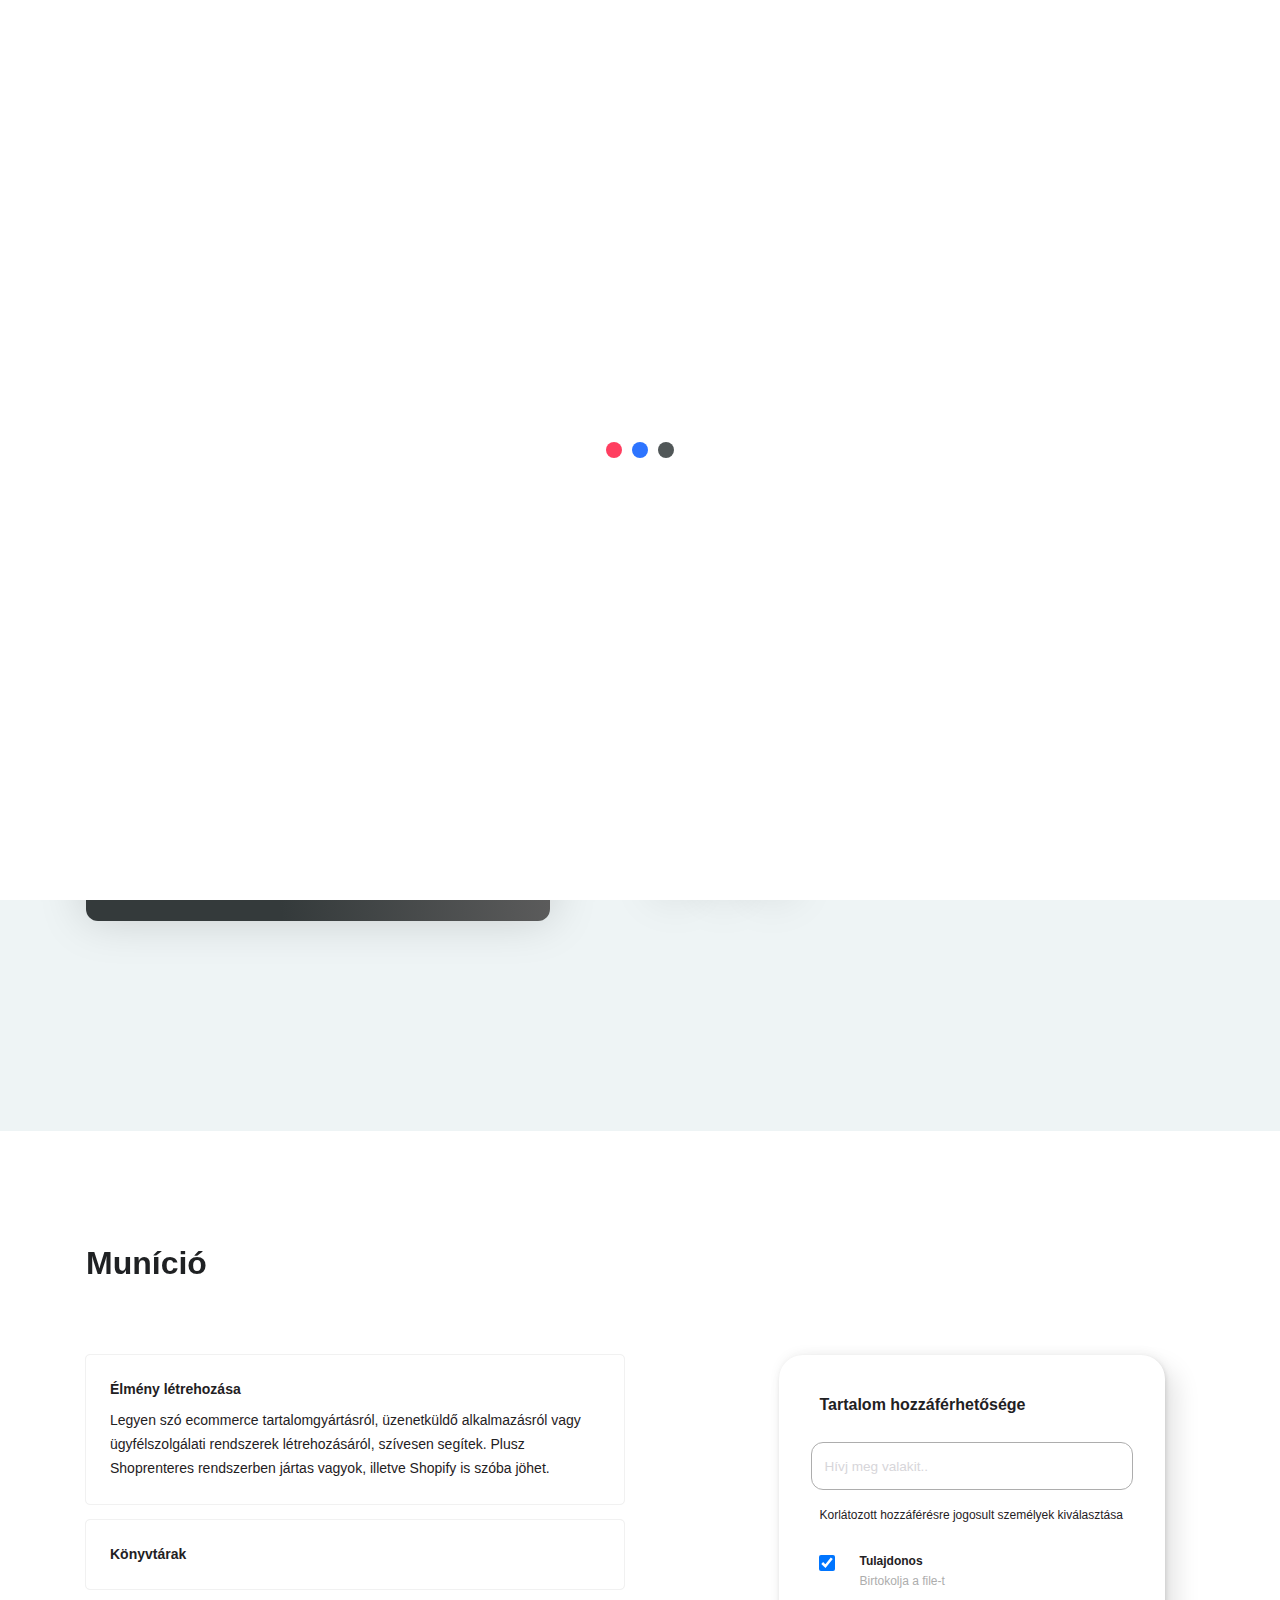
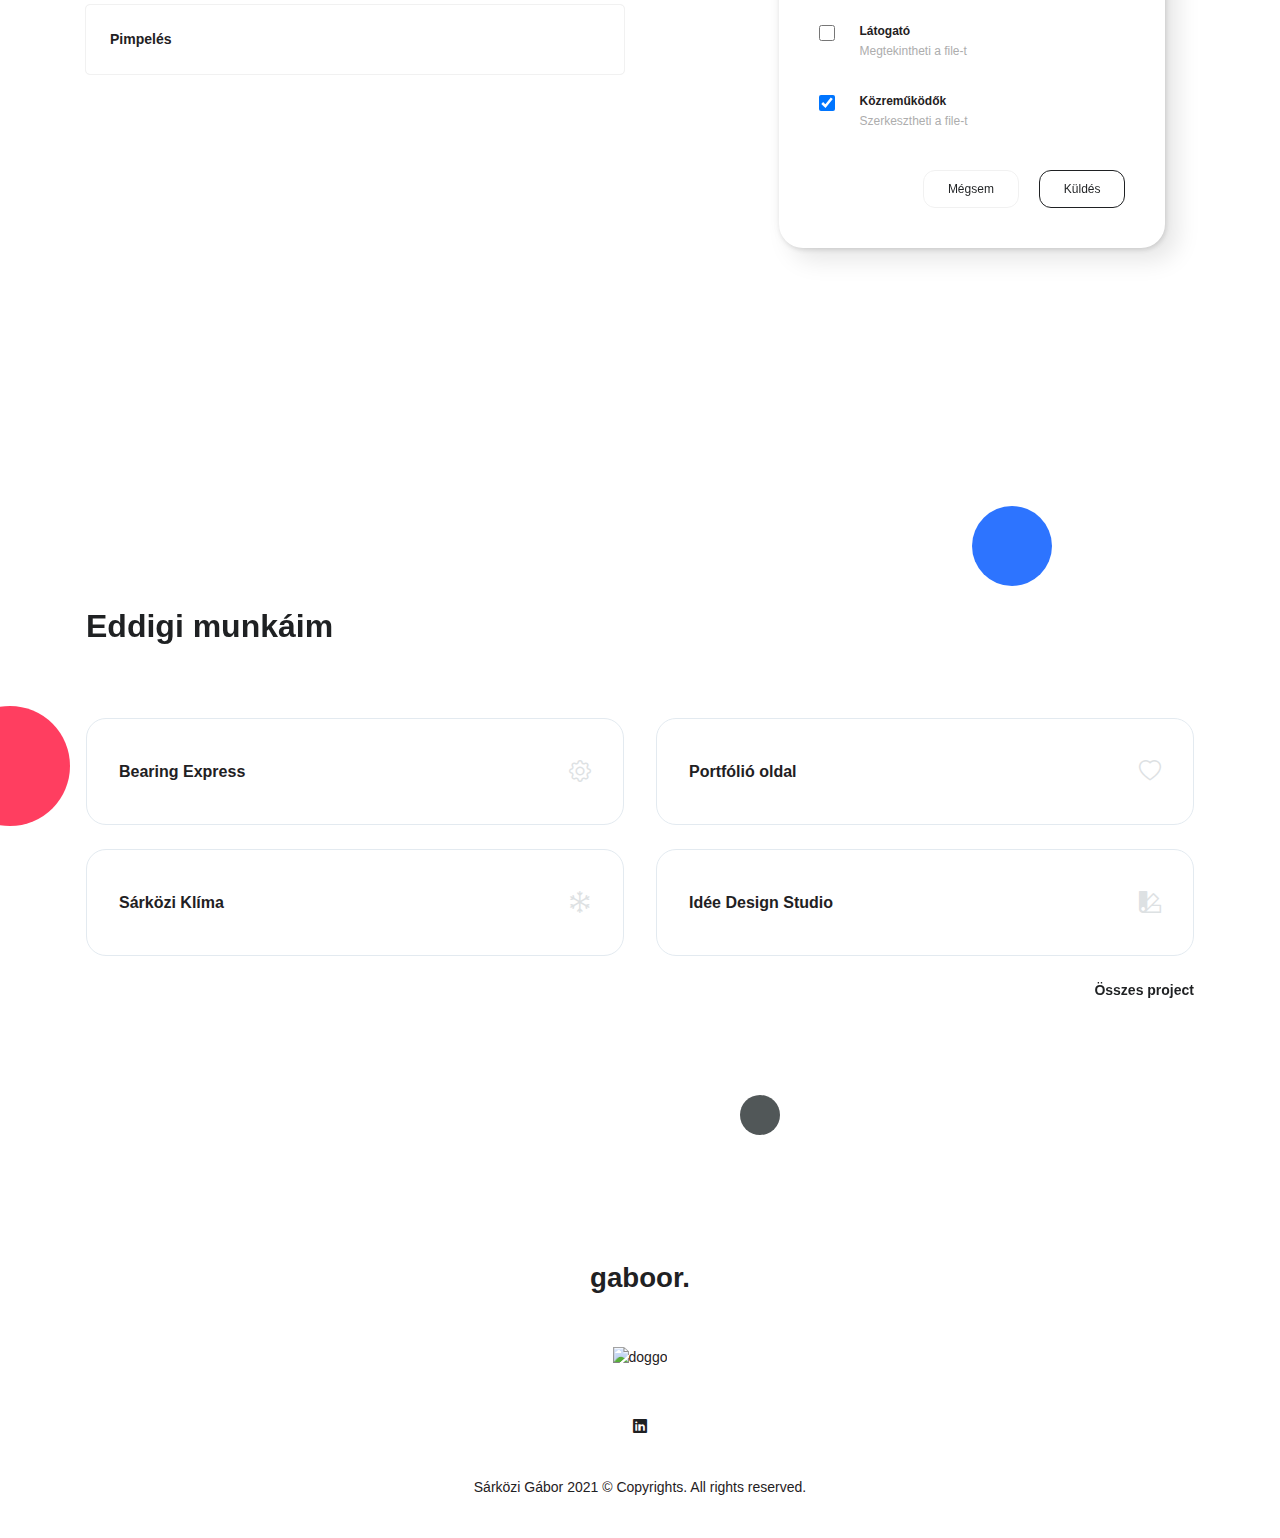
==== commit 4643008c: "dark_moble" ====
--- a/index.html
+++ b/index.html
@@ -82,6 +82,10 @@
                 <!-- ============================================-->
                 <!-- <section> begin ============================-->
                 <div class="bg-gradient-sections">
+
+                    <!-- ============================================
+                        Navbar
+                    ==============================================-->
                     <div class="d-none d-lg-block">
                         <nav class="navbar navbar-expand-lg navbar-light fixed-top py-3"
                             data-navbar-on-scroll="data-navbar-on-scroll">
@@ -102,10 +106,10 @@
                                         </li>
                                         <li class="nav-item mr-2"><a
                                                 class="nav-link fw-medium rounded-circle d-flex justify-content-center"
-                                                href="#" id="btnEnPage" >EN</a></li>
+                                                href="#" id="btnEnPage">EN</a></li>
                                         <li class="nav-item"><a
                                                 class="nav-link fw-medium rounded-circle d-flex justify-content-center">
-                                                <i id="themeIcon" class="bi bi-moon-fill"></i>
+                                                <i class="bi bi-moon-fill themeIcon"></i>
                                             </a>
                                         </li>
                                     </ul>
@@ -113,8 +117,6 @@
                             </div>
                         </nav>
                     </div>
-
-
                     <div class="d-block d-lg-none mobile-nav">
                         <span class="screen-darken"></span>
 
@@ -142,26 +144,58 @@
                                         <span class="square"></span>
                                     </button>
                                 </div>
-                                <a class="navbar-brand d-flex align-items-center fw-bold fs-2" href="index.html">
-                                    <div class="logo-name">Weboldal <span id="appLogoName"></span> </div>
+                                <a class="nav-link fw-medium rounded-circle d-flex justify-content-center">
+                                    <i class="bi bi-moon-fill themeIcon"></i>
                                 </a>
-
-                                <ul class="navbar-nav ms-auto pt-2 pt-lg-0">
-                                    <li class="nav-item" data-anchor="data-anchor"><a class="nav-link fw-medium"
-                                            href="/projects.html">Projektek</a></li>
-                                    <li class="nav-item"><a class="nav-link fw-medium" href="#">
-                                            <i id="themeIconPhone" class="bi bi-moon"></i>
+                                <div class="row align-items-center mt-5">
+                                    <div class="col-12 col-md-6">
+                                        <a href="pages/project_bearingexpress.html" class="project-card h-auto p-3">
+                                            <div class="d-flex justify-content-between align-items-center">
+                                                <h5 class="fw-bold lh-base mb-0">Bearing Express</h5>
+                                                <i class="bi bi-gear project-icon"></i>
+                                            </div>
                                         </a>
-                                    </li>
-
-                                </ul>
+                                    </div>
+                                    <div class="col-12 col-md-6">
+                                        <a href="#" class="project-card h-auto p-3">
+                                            <div class="d-flex justify-content-between align-items-center">
+                                                <h5 class="fw-bold lh-base mb-0">Portfólió oldal</h5>
+                                                <i class="bi bi-heart project-icon"></i>
+                                            </div>
+                                        </a>
+                                    </div>
+                                    <div class="col-12 col-md-6">
+                                        <a href="#" class="project-card h-auto p-3">
+                                            <div class="d-flex justify-content-between align-items-center">
+                                                <h5 class="fw-bold lh-base mb-0">Sárközi Klíma</h5>
+                                                <i class="bi bi-snow project-icon"></i>
+                                            </div>
+                                        </a>
+                                    </div>
+                                    <div class="col-12 col-md-6">
+                                        <a href="#" class="project-card h-auto p-3">
+                                            <div class="d-flex justify-content-between align-items-center">
+                                                <h5 class="fw-bold lh-base mb-0">Idée Design Studio</h5>
+                                                <i class="bi bi-palette2 project-icon"></i>
+                                            </div>
+                                        </a>
+                                    </div>
+                                </div>
+                                <div class="row align-items-center mb-6">
+                                    <div class="col-12 d-flex justify-content-end">
+                                        <a href="projects.html" class="fw-bold lh-base">Összes project</a>
+                                    </div>
+                                </div>
                             </div> <!-- container-fluid.// -->
                         </nav>
                     </div>
+
+
                     <section class="py-0" id="home">
                         <div class="bg-holder" style="background-position:bottom;background-size:cover;">
                             <span class="illustration-blue-circle"></span>
                             <span class="illustration-red-circle"></span>
+                            <span class="illustration-black-circle d-none d-md-block"></span>
                         </div>
                         <!--/.bg-holder-->
                         <div class="container position-relative">
@@ -176,9 +210,9 @@
                                 </div>
                                 <div class="col-md-5 col-lg-6 offset-lg-1 text-center text-md-end order-1 order-md-2">
 
-                                    <!-- Code Editor Layout -->
-
-                                    <img class="img-fluid" src="assets/img/illustrations/gab_illu1.png" alt="">
+                                    <!-- Hero -->
+                                    <img class="img-fluid" id="heroIllustration"
+                                        src="assets/img/illustrations/illu_light.png" alt="">
 
                                 </div>
                             </div>
@@ -190,16 +224,16 @@
 
                 <!-- ============================================-->
                 <!-- <section> begin ============================-->
-                <section class="first-theme" id="switchSection">
+                <section class="third-theme" id="switchSection">
                     <div class="container switch--theme--container">
                         <div class="row align-items-center mb-6">
-                            <div class="col-12 col-md-5 col-lg-6 order-2">
+                            <div class="col-12 col-md-5 col-lg-6 order-2 order-md-1">
                                 <div class="card card-credit-card mt-3">
 
                                     <div class="credit-card-top">
                                         <div class="row d-flex justify-content-between">
                                             <div class="col-6">
-                                                <img class="credit-card-logo" src="assets/img/illustrations/visa_p.svg"
+                                                <img class="credit-card-logo" src="assets/img/illustrations/visa_b.svg"
                                                     alt="visa_logo">
                                             </div>
                                             <div class="col-6">
@@ -241,7 +275,8 @@
 
                                 </div>
                             </div>
-                            <div class="offset-md-1 offset-lg-0 col-12 col-md-5 col-lg-6 py-md-5 mb-3 mb-md-0 order-1">
+                            <div
+                                class="offset-md-1 offset-lg-0 col-12 col-md-5 col-lg-6 py-md-5 mb-3 mb-md-0 order-1order-1 order-md-2">
                                 <h1 class="mb-4 display-4 fw-bold lh-sm">Pont olyan</h1>
                                 <p class="mb-0 credit-card-text">Applikációk, értesítő üzenet, webshop, hírlevél vagy
                                     könyvbemutató
@@ -253,13 +288,13 @@
                                 <div class="theme-switches">
                                     <ul class="d-flex p-0 switch-btns">
                                         <li class="switch-btn">
+                                            <button id="third-theme" type="button"></button>
+                                        </li>
+                                        <li class="switch-btn">
                                             <button id="first-theme" type="button"></button>
                                         </li>
                                         <li class="switch-btn">
                                             <button id="second-theme" type="button"></button>
-                                        </li>
-                                        <li class="switch-btn">
-                                            <button id="third-theme" type="button"></button>
                                         </li>
                                     </ul>
                                 </div>
@@ -587,7 +622,7 @@
                     <section class="pt-0 pb-8 mt-5 mt-md-0 mt-md-0">
                         <span class="illustration-blue-circle-two d-none d-md-block"></span>
                         <span class="illustration-red-circle-two"></span>
-                        <span class="illustration-black-circle d-none d-md-block"></span>
+                        <span class="illustration-black-circle-two d-none d-md-block"></span>
                         <div class="container">
                             <div class="row align-items-center mt-6">
                                 <div class="col-12">
@@ -717,8 +752,8 @@
                         <img class="toast-icon" src="assets/img/illustrations/form.svg" alt="toast-icon">
                     </div>
                     <div class="col-10 pl-0">
-                        <p class="toast-head"><strong>Ez csak egy demó form.</strong></p>
-                        <p>Nem aktív, csak ezt az üzit dobja fel.</p>
+                        <p class="toast-head"><strong>Ez egy design demó.</strong></p>
+                        <p>Nincsen élesítve, csak ezt a kis üzit dobja fel.</p>
 
                     </div>
                 </div>
--- a/assets/css/main.css
+++ b/assets/css/main.css
@@ -40,12 +40,14 @@
 
     --white:               #fff;
     --black:               #1F2123;
+    --moreBlack:           #151618;
     --color-main:          #0466C8;
     --color-second:        #023E7D;
     --color-dark:          #001233;
     --color-temporary:     #d6e413;
     --color-grey:          #7D8597;
-    --color-lightGrey:     #979DAC;
+    --color-lightGrey:     #F2F4F5;
+    --color-darkGrey:      #1F2123;
     --color-strong:        #b429f9;
     --color-green:         #26e436;
     --color-light:         #26c5f3;
@@ -56,16 +58,12 @@
     --richBlackForeground: #0F1A20;
     --msuGreen:            #2D4739;
     --gray:                #eee;
-
-    
-    /*--------- Code editor ------*/ 
-
-    --windowTopLight:      #ECECEC;
-    --windowTopDark:       #202020;
-    --windowTopTextLight:  #333333;
-    --windowTopTextDark:   #b1b1b3;
-    --windowListLight:     #7ABFDB;
-    --windowListDark:      #717171;
+    --easyGrey:            #EEF4F5;
+    --darkSecondaryTextCard:rgba(238, 244, 245, 0.6);
+    --darkSecondaryText:   rgba(238, 244, 245, 0.8);
+ 
+
+
 
     /*-------- Switch section ------*/ 
 
@@ -73,7 +71,7 @@
     --redSectionColor:    var(--color-red);
     --blueSection:        linear-gradient(86.71deg, #2D74FF 25.46%, #50ABFF 98.11%);
     --blueSectionColor:   #117ecf;
-    --greenSection:       linear-gradient(85.73deg, #343A3B 41.41%, #5C5C5C 100%);
+    
     --greenSectionColor:  #2bf406;
 
     /*---------- Fonts -------------*/ 
@@ -123,7 +121,6 @@
     box-shadow:         inset 2px 2px 5px 0 rgba(#fff, 0.5);
 }
 
-
 /*-----------------------------------------------
            Theme color classes page
 -----------------------------------------------*/
@@ -132,16 +129,16 @@
 .light-theme {
     --mainBackground:           var(--backgroundLight);
     --fontColor:                var(--black);
-    --offCanvasBackground:      var(--aliceblue);
-
-             
-/*----------  Code editor colors --------*/ 
-
-    --editorBackground:         var(--white);
-    --editorWindowTop:          var(--windowTopLight);
-    --editorWindowText:         var(--editorWindowTextLight);
-    --windowListText:           var(--windowListLight);
-    --windowText:               var(--black);
+    --offCanvasBackground:      var(--white);
+    --roundedCircleColor:       var(--color-lightGrey);
+    --navBackgroundDark:        var(--white);
+    --switchSectionBg:          var(--easyGrey);
+    --cardBg:                   var(--white);
+    --cardTextColor:            var(--black);  
+    --greenSection:             linear-gradient(85.73deg, #343A3B 41.41%, #5C5C5C 100%); 
+    --secondaryTextColor:       var(--black);
+    --downSectionsBs:           var(--backgroundLightSecond);
+
 
 /*--------------- Backgrounds ----------*/ 
 
@@ -152,15 +149,14 @@
     --mainBackground:           var(--black);
     --fontColor:                var(--white);
     --offCanvasBackground:      var(--aliceblue);
-    
-
-/*----------  Code editor colors --------*/ 
-
-    --editorBackground:         var(--black);
-    --editorWindowTop:          var(--windowTopDark);
-    --editorWindowText:         var(--editorWindowText);
-    --windowListText:           var(--windowListDark);
-    --windowText:               var(--white);
+    --roundedCircleColor:       var(--color-darkGrey);
+    --navBackgroundDark:        var(--moreBlack);
+    --switchSectionBg:          var(--moreBlack);
+    --cardBg:                   var(--color-darkGrey);
+    --cardTextColor:            var(--darkSecondaryTextCard); 
+    --greenSection:             linear-gradient(85.73deg, #515758 41.41%, #80898C 100%);
+    --secondaryTextColor:       var(--darkSecondaryText);
+    --downSectionsBg:           var(--black);
 
     
 /*--------------- Backgrounds ----------*/ 
@@ -226,6 +222,10 @@
     -webkit-tap-highlight-color:    rgba(0, 0, 0, 0);
 }
 
+footer { 
+    background-color:       var(--navBackgroundDark);
+}
+
 [tabindex="-1"]:focus:not(:focus-visible) {
     outline: 0 !important;
 }
@@ -370,7 +370,7 @@
 small,
 .small {
     font-size: 10px;
-    color: #343A3B;
+    color: var(--cardTextColor);
 }
 
 mark,
@@ -4999,9 +4999,6 @@
     font-size:          16px;
     display:            block;
     padding:            0.5rem 1rem;
-    -webkit-transition: color 0.15s ease-in-out, background-color 0.15s ease-in-out, border-color 0.15s ease-in-out;
-    -o-transition:      color 0.15s ease-in-out, background-color 0.15s ease-in-out, border-color 0.15s ease-in-out;
-    transition:         color 0.15s ease-in-out, background-color 0.15s ease-in-out, border-color 0.15s ease-in-out;
     cursor:             pointer;    
 }
 
@@ -5070,7 +5067,7 @@
 .nav-pills .nav-link.active,
 .nav-pills .show>.nav-link {
     color: var(--fontColor);
-    background-color: var(--white);
+    background-color: var(--navBackgroundDark);
 }
 
 .nav-fill>.nav-link,
@@ -10129,7 +10126,7 @@
 
 .rounded-circle {
     border-radius: 50% !important;
-    background-color: #F2F4F5;
+    background-color: var(--roundedCircleColor);
     width: 40px;
     height: 40px;
 }
@@ -20558,7 +20555,7 @@
 -----------------------------------------------*/
 
 .dark-theme nav {
-    background:            var(--mainBackground) !important;
+    background:            var(--navBackgroundDark) !important;
 }
 
 
@@ -20635,7 +20632,7 @@
 
 .mainTextSize {
     font-size:      var(--mainTextSize);
-    font-weight:    500;
+    color:          var(--secondaryTextColor);
 }
 
 .secondaryTextSize {
--- a/assets/css/sections.css
+++ b/assets/css/sections.css
@@ -40,7 +40,7 @@
 /* -------------------------------------------------------------------------- */
 
 #home {
-  background-image:     url(/assets/img/illustrations/hero_bg.png);
+  background-image:     url(/assets/img/illustrations/hero_bg_light.png);
   background-position:  right;
   background-repeat:    no-repeat;
 }
@@ -93,7 +93,17 @@
   background:         #FF3E60;
 }
 
-.illustration-black-circle {
+.dark-theme .illustration-black-circle {
+  position:           absolute;
+  width:              40px;
+  height:             40px;
+  border-radius:      50%;
+  top:                141px;
+  left:               770px;
+  background:       #51575836;
+}
+
+.illustration-black-circle-two {
   position:           absolute;
   width:              40px;
   height:             40px;
@@ -104,7 +114,7 @@
 }
 
 #municio {
-  background-image:     url(/assets/img/illustrations/municio_bg.png);
+  background-image:     url(/assets/img/illustrations/municio_bg_light.png);
   background-position:  right;
   background-repeat:    no-repeat;
 }
@@ -380,6 +390,7 @@
   width:              29rem;
   height:             17.65rem;
   border-radius:      12px 12px 0 0 ;
+  background-color:   var(--cardBg);
 }
 
 @media (max-width: 991.98px) { 
@@ -426,6 +437,7 @@
 .credit-card-data {
   font-family:        var(--creditCardFont);
   font-size:          1.15rem;
+  color:              var(--cardTextColor);
 }
 
 @media (max-width: 575.98px) { 
@@ -441,6 +453,7 @@
 
 .credit-card-text {
   font-size:          var(--secondaryTextSize);
+  color:              var(--secondaryTextColor);
 }
 
 .switch-btn {
@@ -459,7 +472,7 @@
 }
 
 #switchSection{
-  background:         #EEF4F5;
+  background:         var(--switchSectionBg);
 }
 
 .switch-btns #first-theme {
@@ -496,19 +509,34 @@
 .accordion-nav .nav-link {
   outline:              1px solid #f1f1f1;
   -moz-outline-radius:  var(--borderRadius);
-  box-shadow:           0 0 3px 0 #f1f1f1, 0 0 3px #f1f1f1;
+  box-shadow:           0 0 2px 0 #f1f1f1, 0 0 2px #f1f1f1;
   padding:              24px;
 }
 
+.dark-theme .accordion-nav .nav-link {
+  outline:              none;
+  box-shadow:           none;
+  border-radius:        var(--borderRadius);
+}
+
 .accordion-nav .nav-link:hover {
-  outline:              3px solid #f1f1f1;
-  box-shadow:           0 0 5px 0 #f1f1f1, 0 0 5px #f1f1f1;
+  outline:              2px solid #f1f1f1;
+  box-shadow:           0 0 4px 0 #f1f1f1, 0 0 4px #f1f1f1;
+}
+
+.dark-theme .accordion-nav .nav-link:hover {
+  outline:              none;
+  box-shadow:           none;
 }
 
 .accordion-nav .accordion--head {
   display:              block;
   font-size:            14px;
   font-weight:          600;
+}
+
+.accordion-nav .nav-link.active .accordion--head {
+  margin-bottom:        8px;
 }
 
 .accordion-nav .accordion--content {
@@ -518,7 +546,7 @@
   line-height:          24px;
   letter-spacing:       0em;
   text-align:           left;
-
+  color:                var(--secondaryTextColor);
 }
 
 
@@ -534,7 +562,7 @@
 }
 
 .wrap--gradient {
-  background:   var(--backgroundLightSecond);
+  background:   var(--downSectionsBg);
 }
 
 
@@ -550,7 +578,7 @@
 
 .settings-box {
   max-width:            386px;
-  background-color:    #fff;
+  background-color:     var(--navBackgroundDark);
   border-radius:        var(--borderShadowRadius);
   min-height:           464px;
   margin:               auto;
@@ -577,6 +605,7 @@
   width:                100%;
   border-radius:        var(--borderRadius);
   height:               48px;
+  background-color:     var(--navBackgroundDark);
 }
 
 .settings-box input::placeholder {
@@ -622,7 +651,7 @@
 .settings-box .btn--show-toast {
   font-size:            12px;
   padding:              9px 24px;
-  background-color:    #fff;
+  background-color:     var(--navBackgroundDark);
   color:                var(--fontColor);
   border:               1px solid var(--fontColor);
   border-radius:        var(--borderRadius);
@@ -660,7 +689,7 @@
 
 .steps-card {
   max-width:            386px;
-  background-color:   #fff;
+  background-color:     var(--navBackgroundDark);   
   border-radius:        var(--borderShadowRadius);
   min-height:           450px;
 }
@@ -754,6 +783,10 @@
   color: #fff;
   text-align: center;
   box-shadow: 0 0 0 3px #fff;
+}
+
+.dark-theme .circle {
+  box-shadow: none;
 }
 
 
@@ -806,13 +839,13 @@
 
 .toast {
   position:               fixed;
-  right:                  2rem;
+  right:                  0;
   bottom:                 2rem;
   width:                  auto;
   max-width:              100%;
   font-size:              0.85rem;
   pointer-events:         auto;
-  background-color:       #fff;
+  background-color:       var(--navBackgroundDark);
   background-clip:        padding-box;
   -webkit-box-shadow:     6px 6px 12px 0px #0000001A;
   box-shadow:             6px 6px 12px 0px #0000001A;
@@ -821,10 +854,20 @@
   -moz-transition:        all .15s ease-out;
   -o-transition:          all .15s ease-out;
   transition:             all .15s ease-out;
-}
+  z-index:                1;
+  margin:                 0 10px;
+}
+
+@media (min-width: 768px) { 
+  .toast {
+    right:                  2rem;
+    margin:                 0;
+  }
+ }
 
 .toast:not(.showing):not(.show) {
   opacity: 0;
+  z-index: 0;
 }
 
 .toast.hide {
@@ -916,7 +959,7 @@
   padding:                32px; 
   font-size:              0.875rem;
   pointer-events:         auto;
-  background-color:       rgba(255, 255, 255, 0.85);
+  background-color:       var(--navBackgroundDark);
   background-clip:        padding-box;
   -webkit-box-shadow:     var(--boxShadow);
   box-shadow:             var(--boxShadow);
@@ -955,7 +998,7 @@
   font-size:               16px;
   font-weight:             600;
   color:                   var(--fontColor);
-  background-color:       rgba(255, 255, 255, 0.85);
+  background-color:        var(--navBackgroundDark);
   background-clip:         padding-box;
   border-top-left-radius:  calc(0.25rem - 1px);
   border-top-right-radius: calc(0.25rem - 1px);
@@ -1039,10 +1082,14 @@
 /* -------------------------------------------------------------------------- */
 
 
-.toast-cookie {
-  width: 27rem;
-  height: 5.15rem;
-}
+
+
+@media (min-width: 768px) { 
+  .toast-cookie {
+    width: 27rem;
+    height: 5.15rem;
+  }
+ }
 
 .toast-icon {
   width: 32px;
@@ -1056,6 +1103,10 @@
 
 .projects-background {
   background:   linear-gradient(180deg, rgba(242, 248, 250, 0) 0%, #E9ECF0 100%);
+}
+
+.dark-theme .projects-background {
+  background:   var(--black);
 }
 
 /* -------------------------------------------------------------------------- */
@@ -1072,7 +1123,7 @@
   display:          flex;
   flex-direction:   column;
   justify-content:  center;
-  background:       var(--white);
+  background-color: var(--navBackgroundDark);
   padding:          32px;
   border-radius:    20px;
   border:           1px solid #E3EAF0;
@@ -1081,6 +1132,10 @@
   height:           107px;
 }
 
+.dark-theme .project-card {
+  border: 0;
+}
+
 .project-card h5 {
   font-size:        16px;
 }
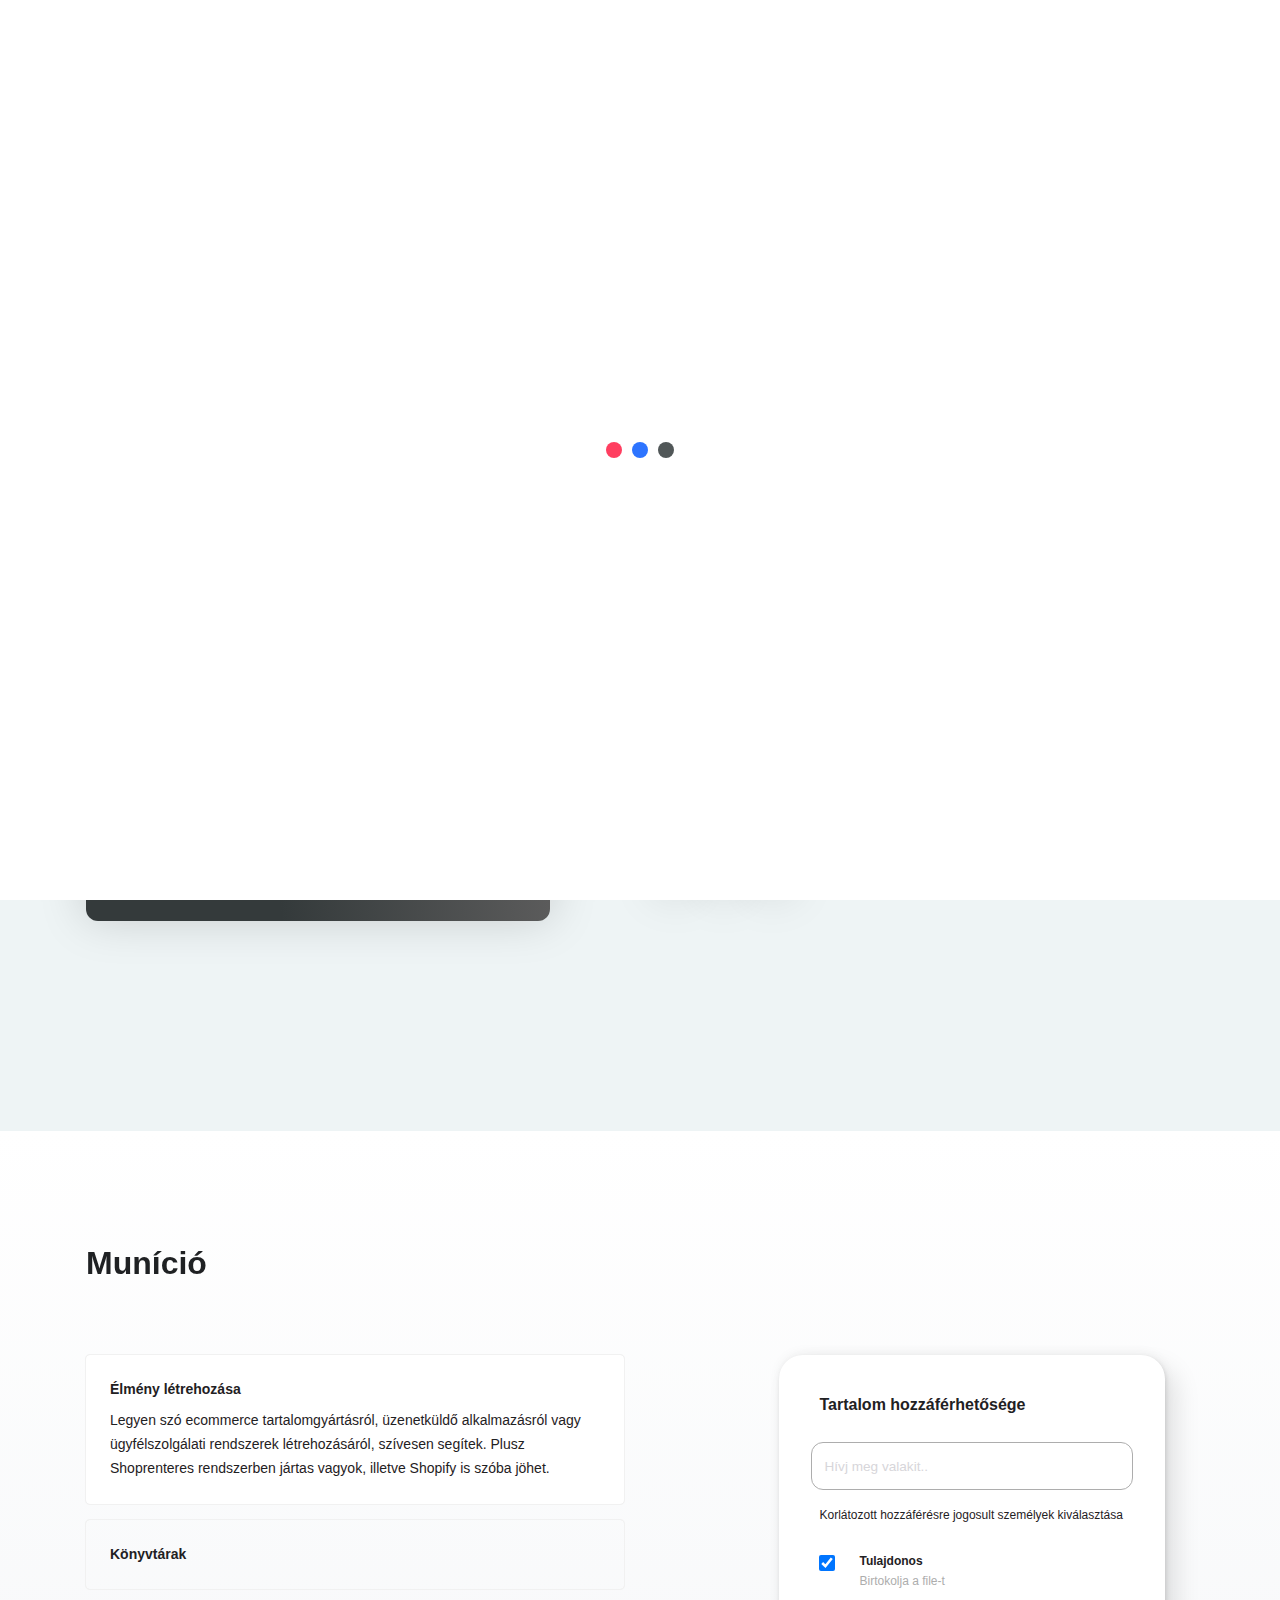
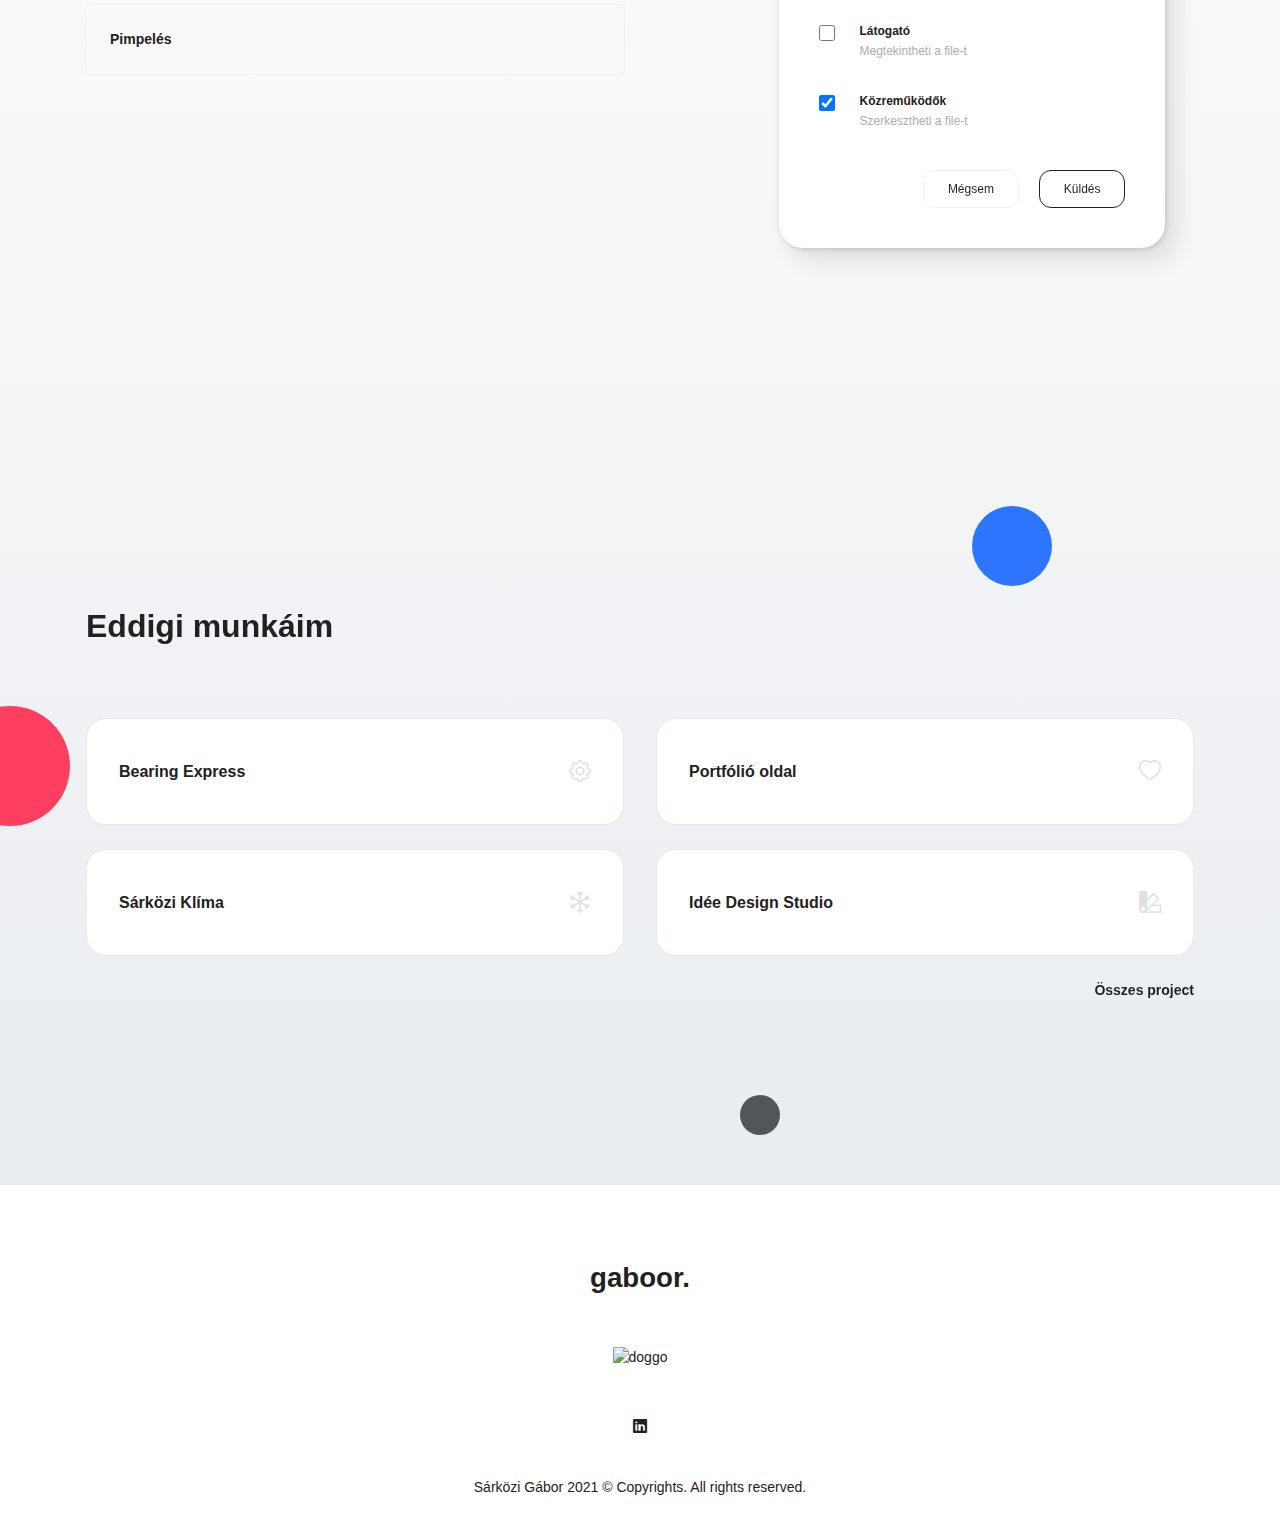
==== commit acd92ef8: "dark_mode" ====
--- a/index.html
+++ b/index.html
@@ -58,7 +58,7 @@
 </head>
 
 
-<body class="light-theme">
+<body>
 
 
     <!-- ===============================================-->
--- a/assets/css/main.css
+++ b/assets/css/main.css
@@ -137,7 +137,7 @@
     --cardTextColor:            var(--black);  
     --greenSection:             linear-gradient(85.73deg, #343A3B 41.41%, #5C5C5C 100%); 
     --secondaryTextColor:       var(--black);
-    --downSectionsBs:           var(--backgroundLightSecond);
+    --downSectionsBg:           var(--backgroundLightSecond);
 
 
 /*--------------- Backgrounds ----------*/ 
@@ -20659,7 +20659,7 @@
     position:           fixed;
     width:              100%;
     height:             100vh;
-    background:         #ffffff;
+    background:         var(--navBackgroundDark);
     left:               0;
     top:                0;
     display:            flex;
--- a/assets/css/sections.css
+++ b/assets/css/sections.css
@@ -45,6 +45,10 @@
   background-repeat:    no-repeat;
 }
 
+.dark-theme #home {
+  background-image:     url(/assets/img/illustrations/hero_bg_dark.png);
+}
+
 
 .illustration-blue-circle {
   position:             absolute;
@@ -119,6 +123,9 @@
   background-repeat:    no-repeat;
 }
 
+.dark-theme #municio {
+  background-image:     url(/assets/img/illustrations/municio_bg_dark.png);
+}
 
 /* -------------------------------------------------------------------------- */
   
@@ -918,6 +925,10 @@
   margin-bottom: .2rem;
 }
 
+.toast .bi.bi-x::before {
+  color:       var(--fontColor);
+}
+
 .circle-status {
   width: 16px;
   height: 16px;
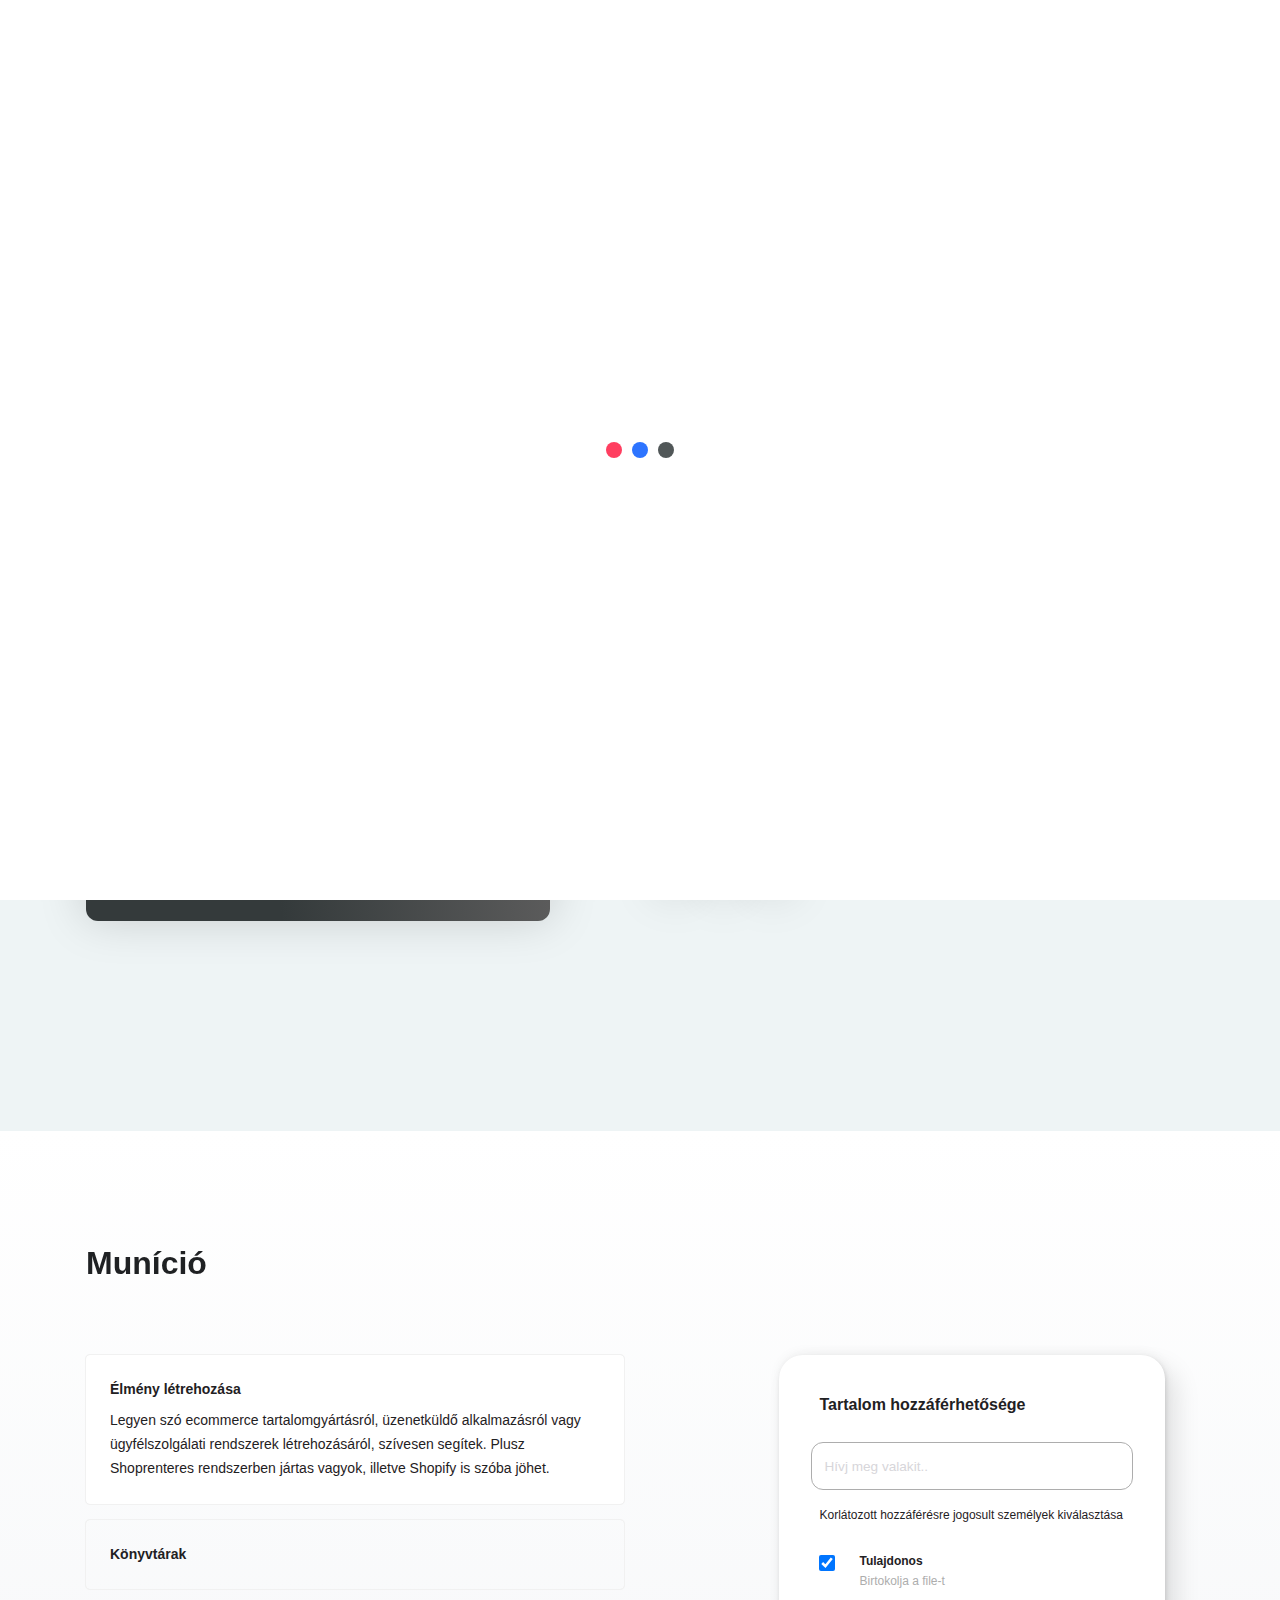
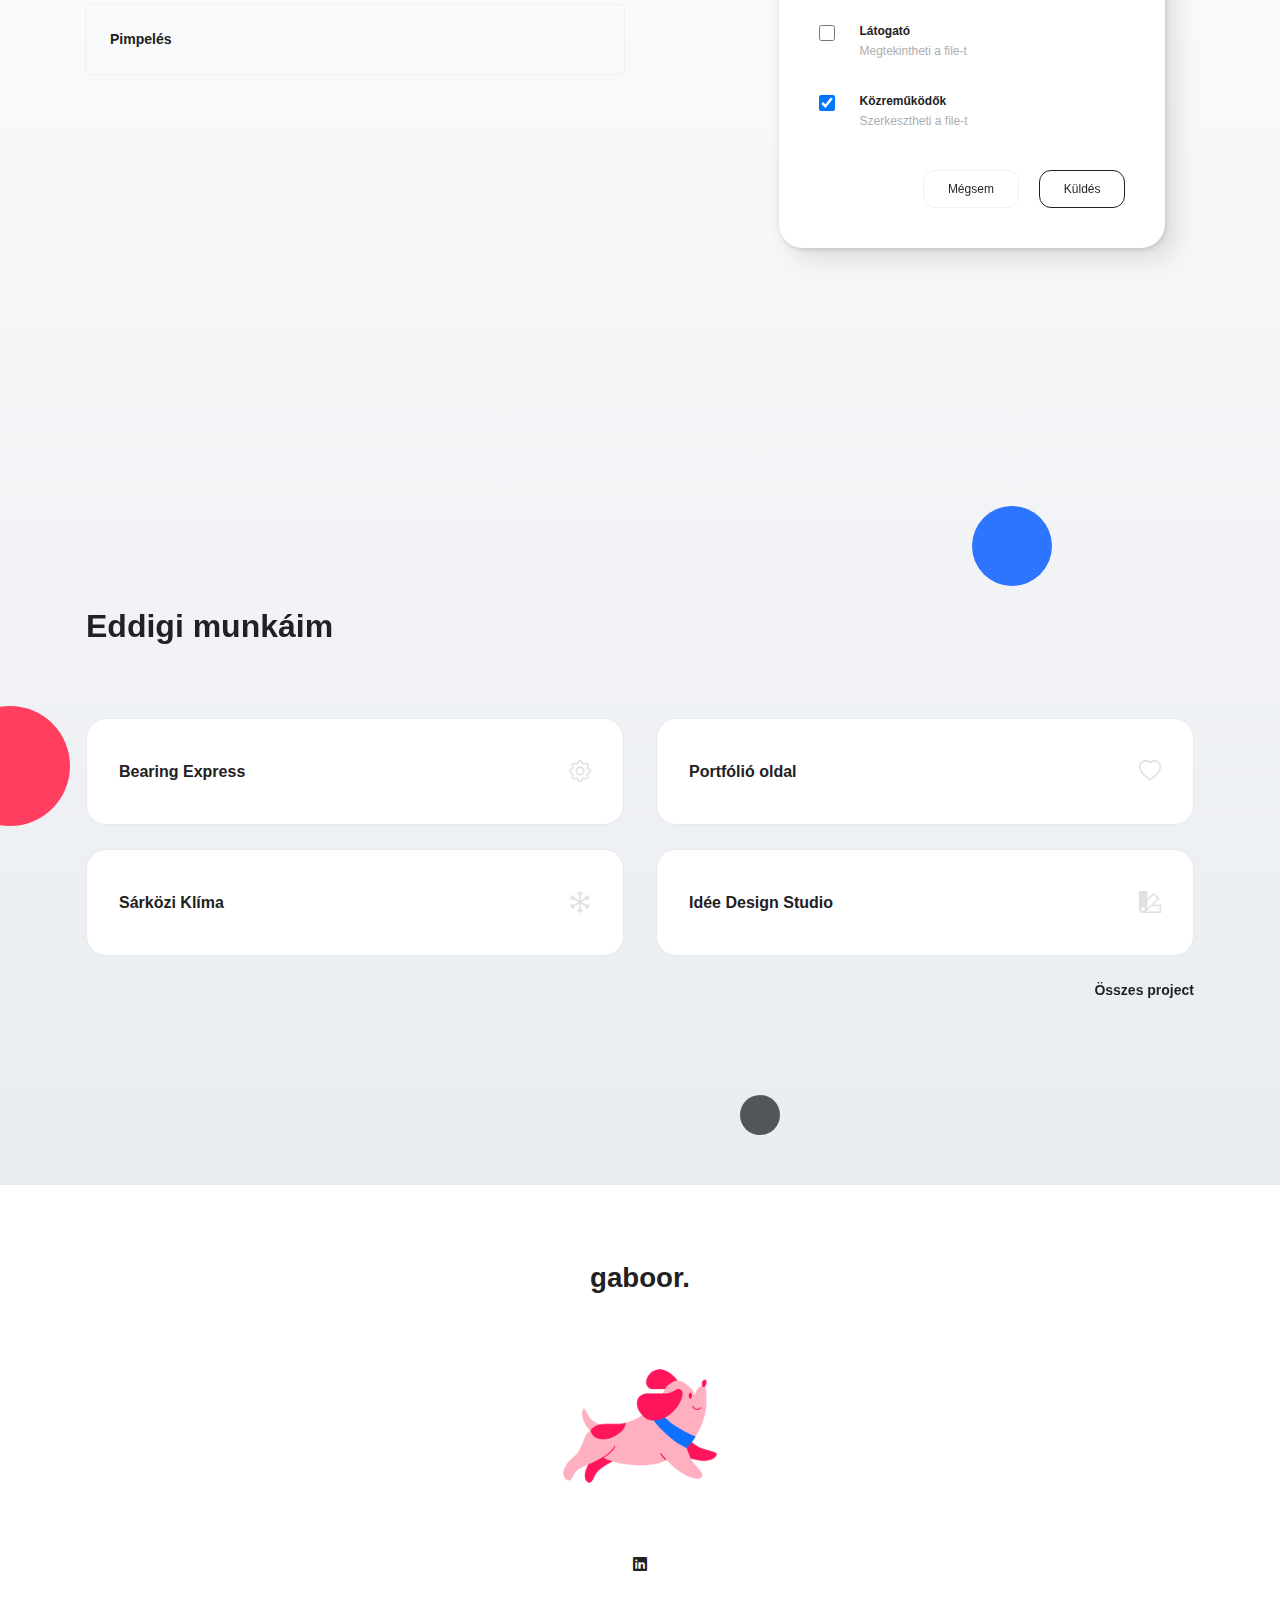
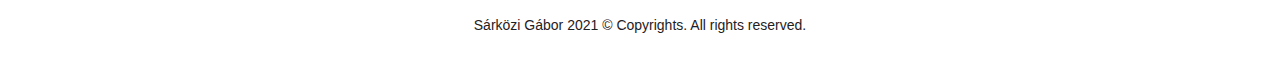
==== commit 3154e1c1: "dark_mode" ====
--- a/index.html
+++ b/index.html
@@ -6,7 +6,7 @@
     <meta http-equiv="X-UA-Compatible" content="IE=edge">
     <meta name="viewport" content="width=device-width, initial-scale=1">
 
-    <title>Landing page</title>
+    <title>gaboor.</title>
 
     <!-- ===============================================-->
     <!--    Stylesheets-->
@@ -147,45 +147,24 @@
                                 <a class="nav-link fw-medium rounded-circle d-flex justify-content-center">
                                     <i class="bi bi-moon-fill themeIcon"></i>
                                 </a>
-                                <div class="row align-items-center mt-5">
-                                    <div class="col-12 col-md-6">
-                                        <a href="pages/project_bearingexpress.html" class="project-card h-auto p-3">
-                                            <div class="d-flex justify-content-between align-items-center">
-                                                <h5 class="fw-bold lh-base mb-0">Bearing Express</h5>
-                                                <i class="bi bi-gear project-icon"></i>
-                                            </div>
-                                        </a>
+                                <div class="row py-3 mt-3 border-bottom">
+                                    <div class="col-12">
+                                        <a class="nav-link fw-medium" href="projects.html">Projektek</a>
                                     </div>
-                                    <div class="col-12 col-md-6">
-                                        <a href="#" class="project-card h-auto p-3">
-                                            <div class="d-flex justify-content-between align-items-center">
-                                                <h5 class="fw-bold lh-base mb-0">Portfólió oldal</h5>
-                                                <i class="bi bi-heart project-icon"></i>
-                                            </div>
-                                        </a>
+                                </div>
+                                <div class="row py-3 border-bottom">
+                                    <div class="col-12">
+                                        <div class="nav-link fw-medium">Elérhetőségek</div>
+                                        <a class="offcanvas-text nav-link">Email</a>
+                                        <a class="offcanvas-text nav-link">Telefon</a>
                                     </div>
-                                    <div class="col-12 col-md-6">
-                                        <a href="#" class="project-card h-auto p-3">
-                                            <div class="d-flex justify-content-between align-items-center">
-                                                <h5 class="fw-bold lh-base mb-0">Sárközi Klíma</h5>
-                                                <i class="bi bi-snow project-icon"></i>
-                                            </div>
-                                        </a>
+                                </div>
+                                <div class="row py-3">
+                                    <div class="col-12">
+                                        <div class="offcanvas-copyright nav-link">2021 © Copyrights. All rights reserved.</div>
                                     </div>
-                                    <div class="col-12 col-md-6">
-                                        <a href="#" class="project-card h-auto p-3">
-                                            <div class="d-flex justify-content-between align-items-center">
-                                                <h5 class="fw-bold lh-base mb-0">Idée Design Studio</h5>
-                                                <i class="bi bi-palette2 project-icon"></i>
-                                            </div>
-                                        </a>
-                                    </div>
-                                </div>
-                                <div class="row align-items-center mb-6">
-                                    <div class="col-12 d-flex justify-content-end">
-                                        <a href="projects.html" class="fw-bold lh-base">Összes project</a>
-                                    </div>
-                                </div>
+                                </div>
+                            </div>
                             </div> <!-- container-fluid.// -->
                         </nav>
                     </div>
--- a/assets/css/main.css
+++ b/assets/css/main.css
@@ -224,6 +224,10 @@
 
 footer { 
     background-color:       var(--navBackgroundDark);
+}
+
+footer img {
+    max-width: 160px;
 }
 
 [tabindex="-1"]:focus:not(:focus-visible) {
@@ -8112,7 +8116,7 @@
 }
 
 .border-bottom {
-    border-bottom: 1px solid #E1E0E4 !important;
+    border-bottom: 1px solid #2F3235 !important;
 }
 
 .border-bottom-0 {
@@ -19778,6 +19782,7 @@
     min-height:                     100%;
     top:                            0;
     left:                           0;
+    background:                     var(--mainBackground);
     background-size:                cover;
     background-position:            center;
     overflow:                       hidden;
@@ -20611,9 +20616,9 @@
 	    position:       fixed;
 	    top:            0; 
         right:          0;
-	    height:         100%;
+	    height:         auto;
 	    z-index:        1200;
-	    width:          80%;
+	    width:          100%;
 	    overflow-x:     hidden;
 	    transition:     visibility .3s ease-in-out, transform .3s ease-in-out;
 	}
@@ -20627,6 +20632,21 @@
 	}
 
 }	
+
+.offcanvas-text {
+font-size: var(--sectionFontColor);
+}
+
+.offcanvas-copyright {
+    font-size: 12px;
+    text-align: center;
+    color: var(--black);
+}
+
+.dark-theme .offcanvas-copyright {
+    color: #B0B5B6;
+}
+
 /* ============ mobile view .end// ============ */
 
 
--- a/assets/css/sections.css
+++ b/assets/css/sections.css
@@ -240,11 +240,19 @@
     transition:       right .3s ease-out;
     background-color: #2D74FF;
   }
+
+  .mobile-offcanvas .square:before {
+    background-color: #515758;
+  }
   
   .square:after {
     background-color: #515758;
     left:               20px;
     transition:         left .3s ease-out;
+  }
+
+  .mobile-offcanvas  .square:after {
+    background-color: #2D74FF;
   }
   
   .mobile-menu-squares-container:hover .square:before {
